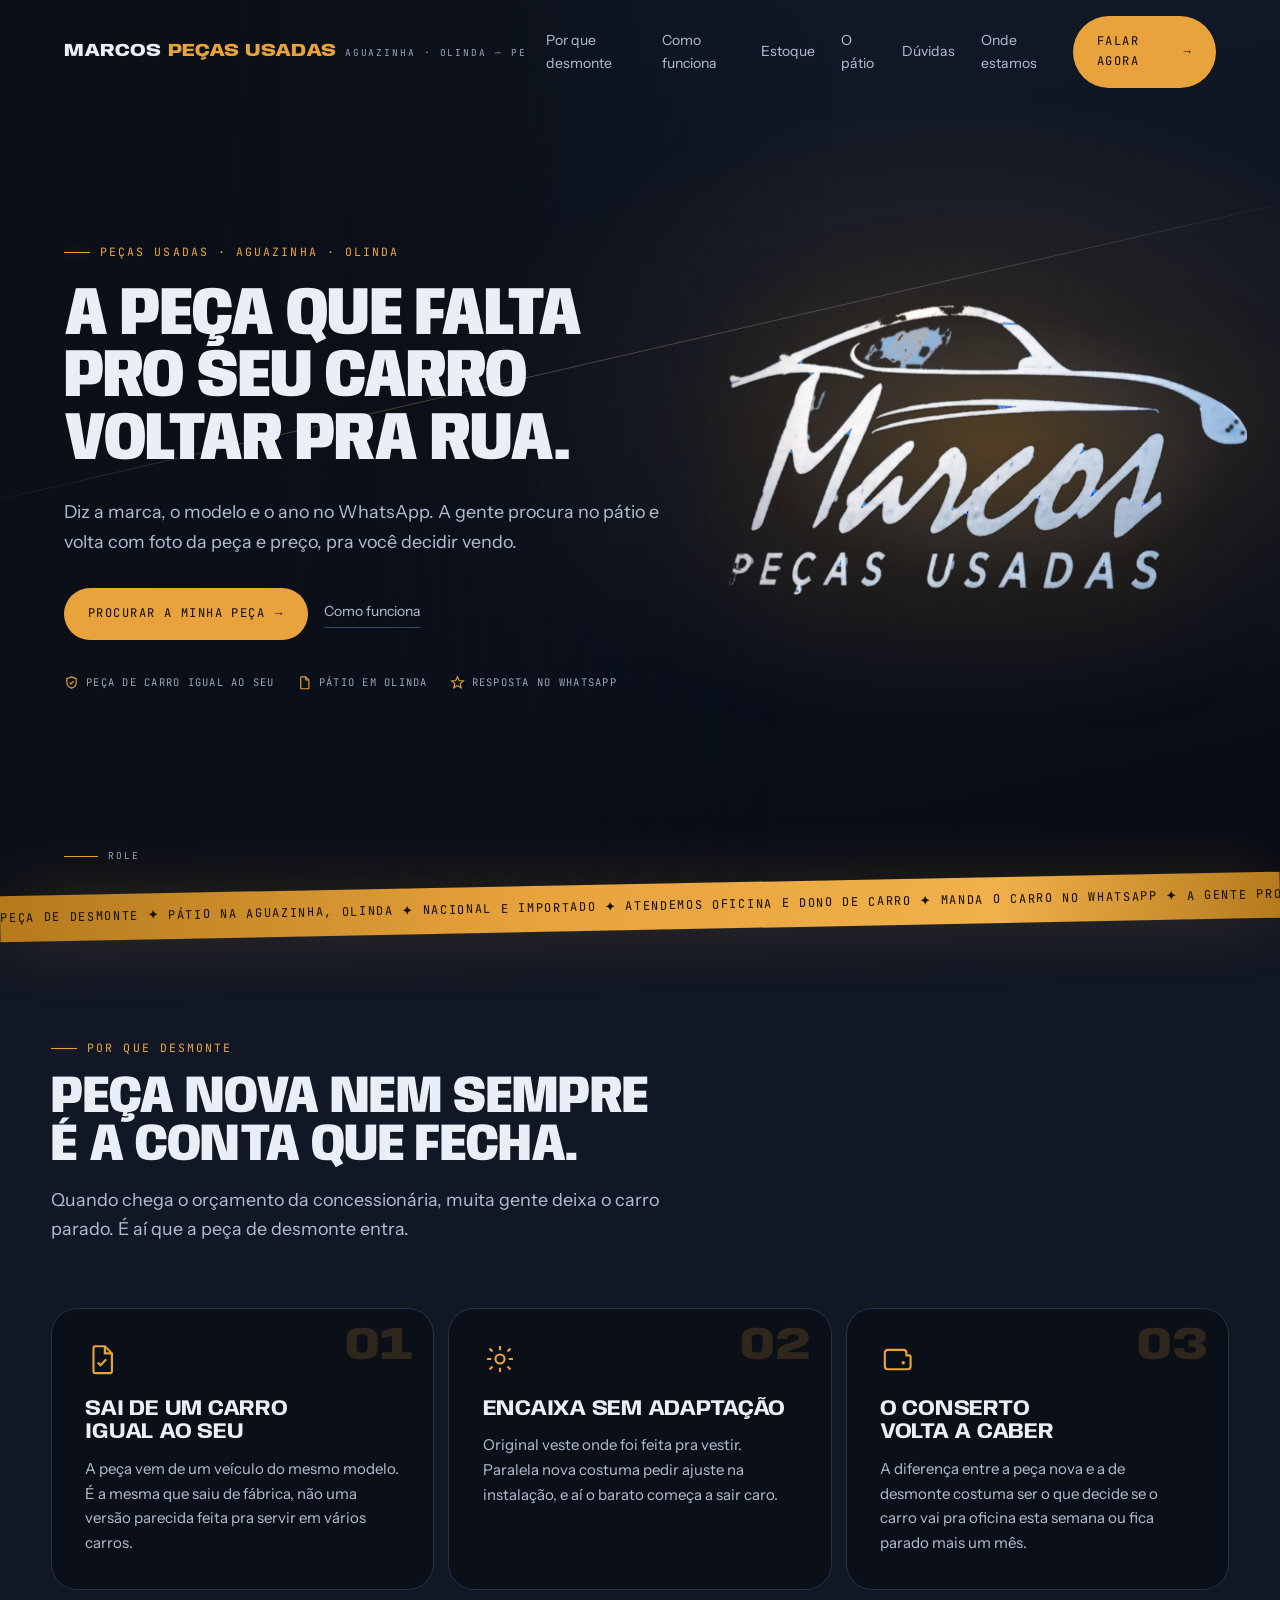
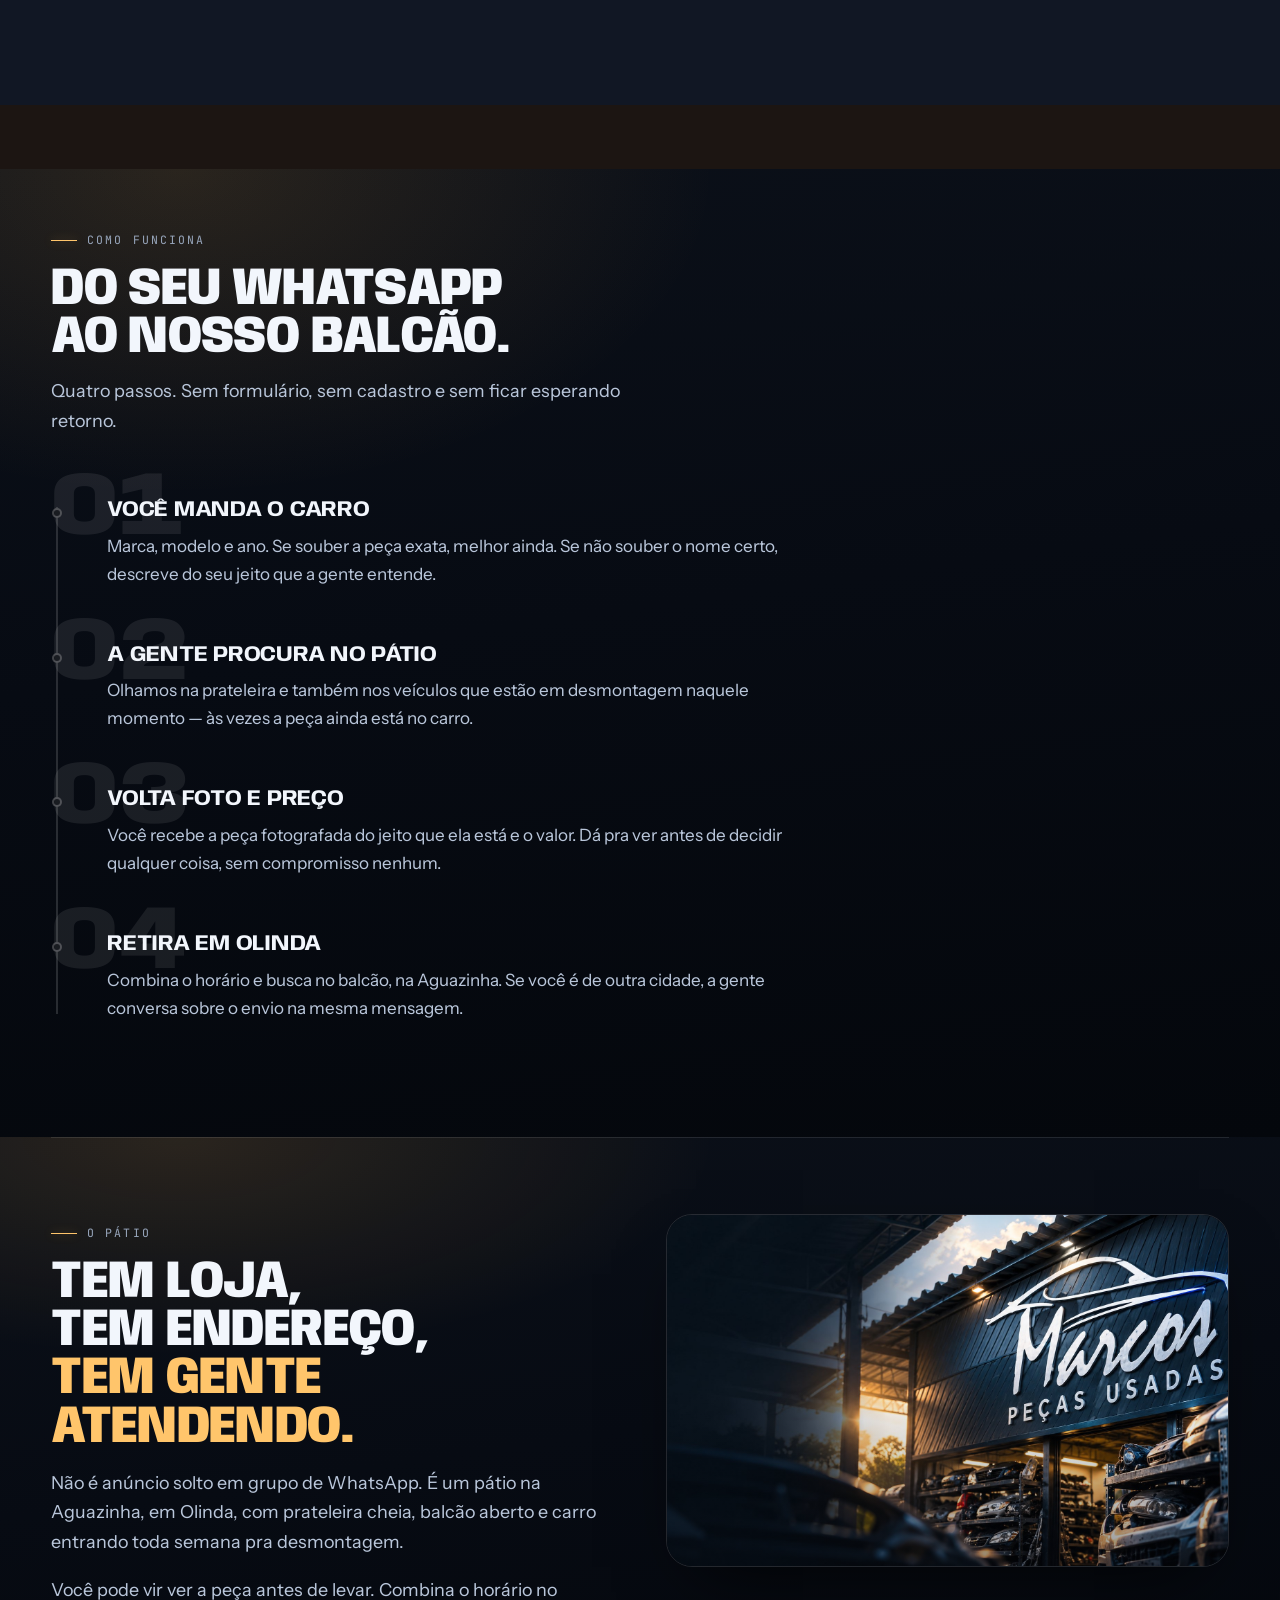
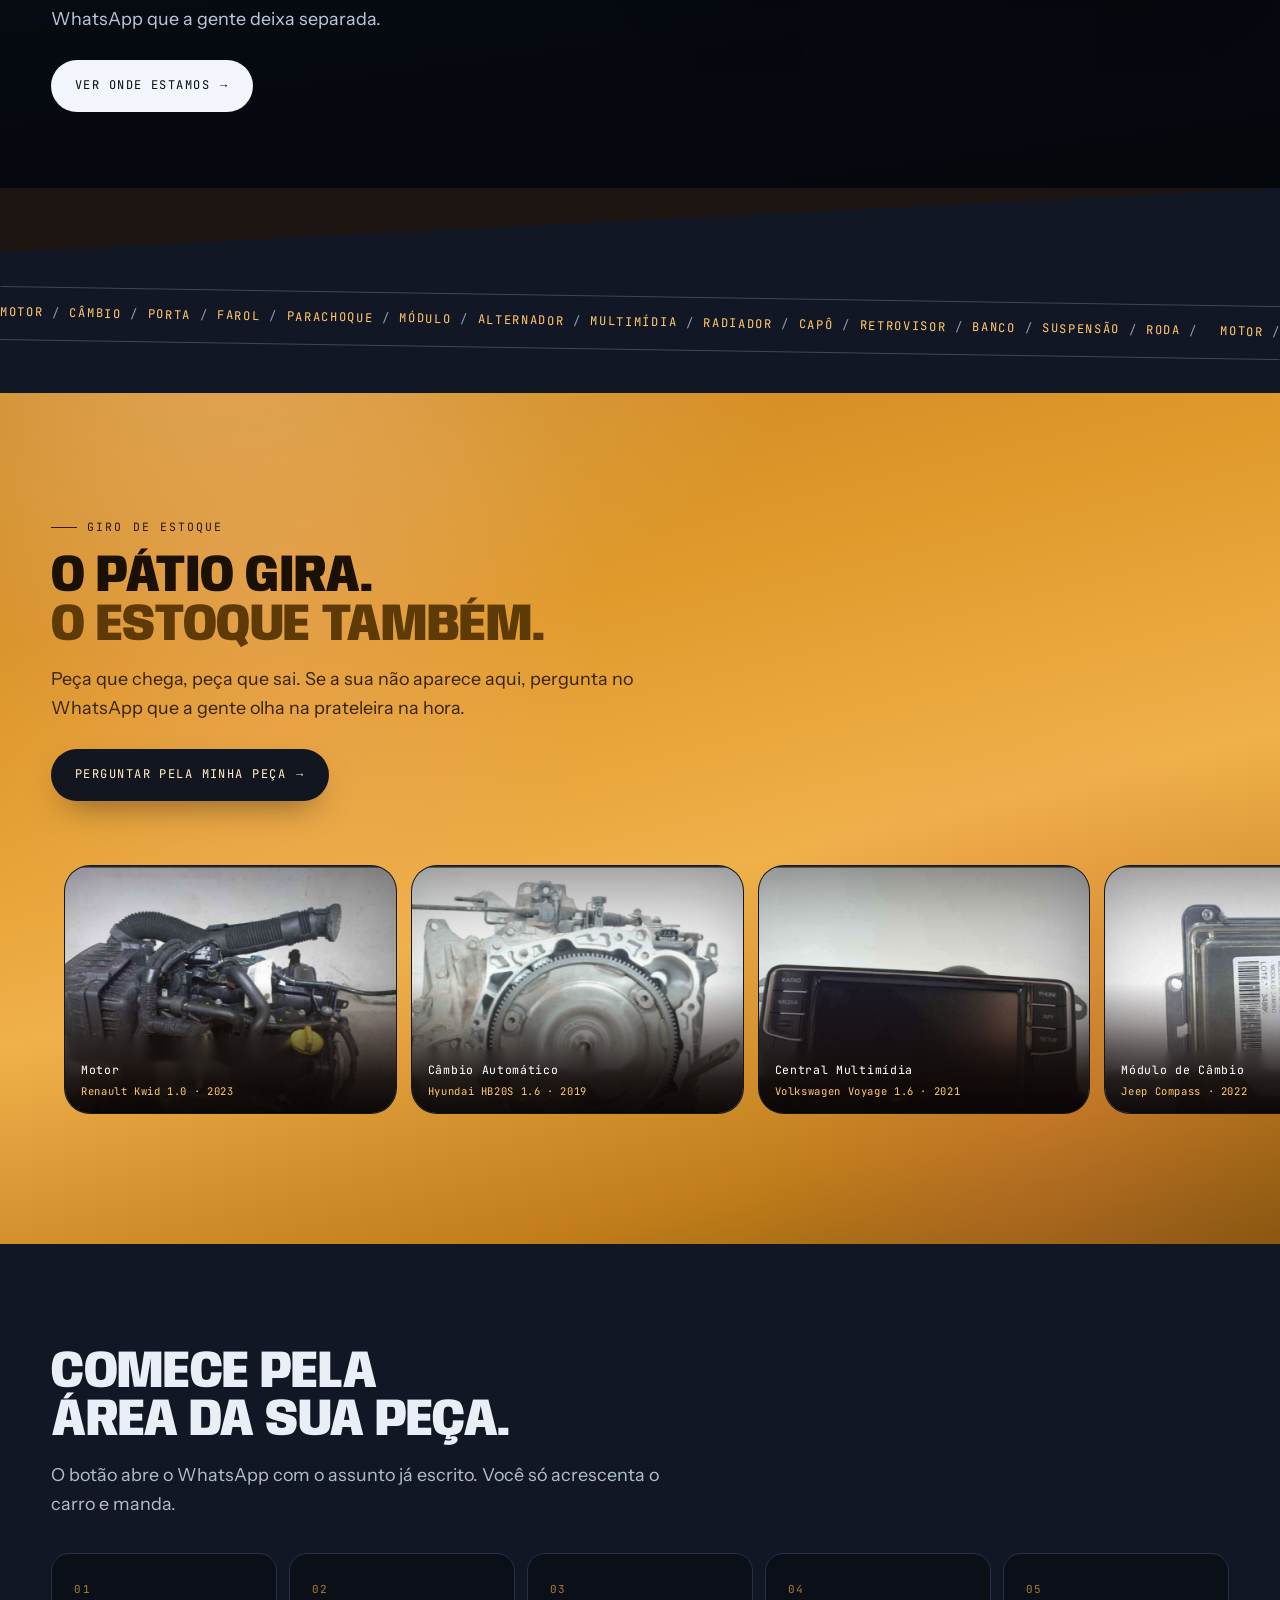
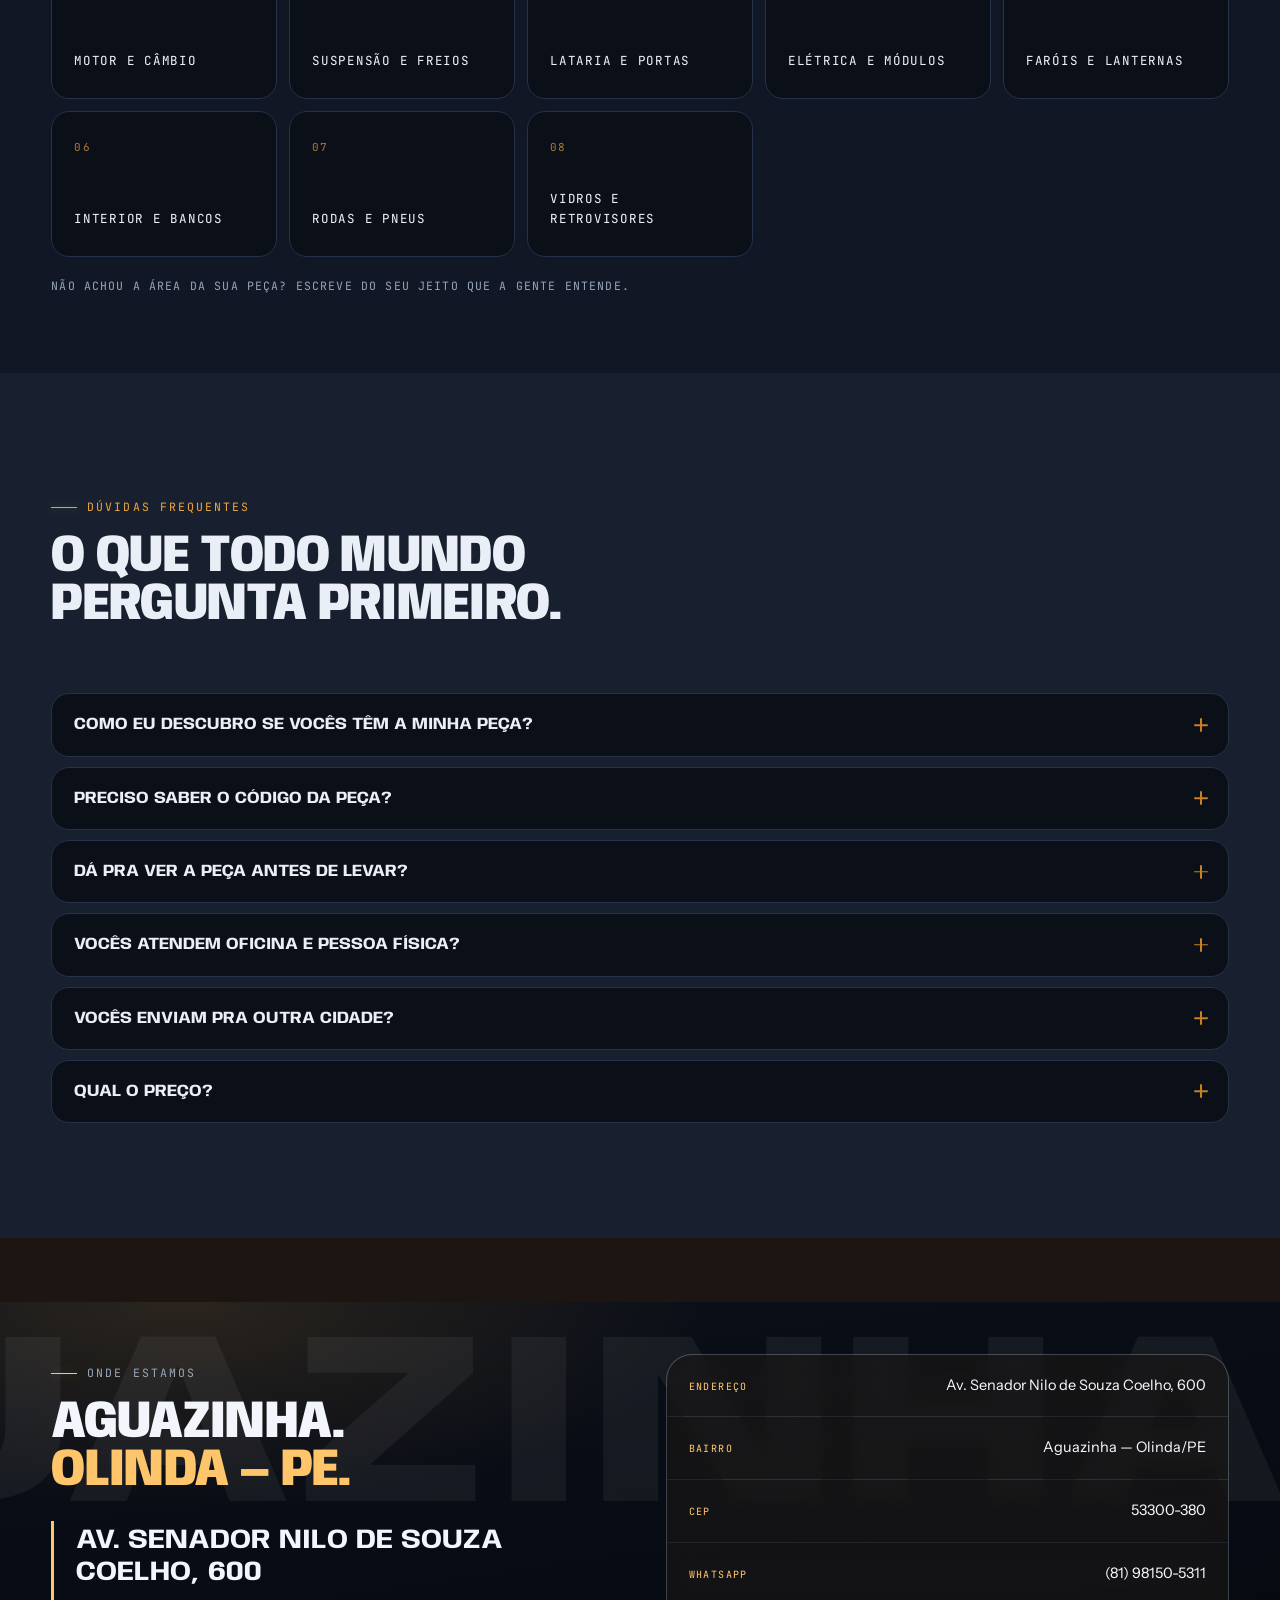
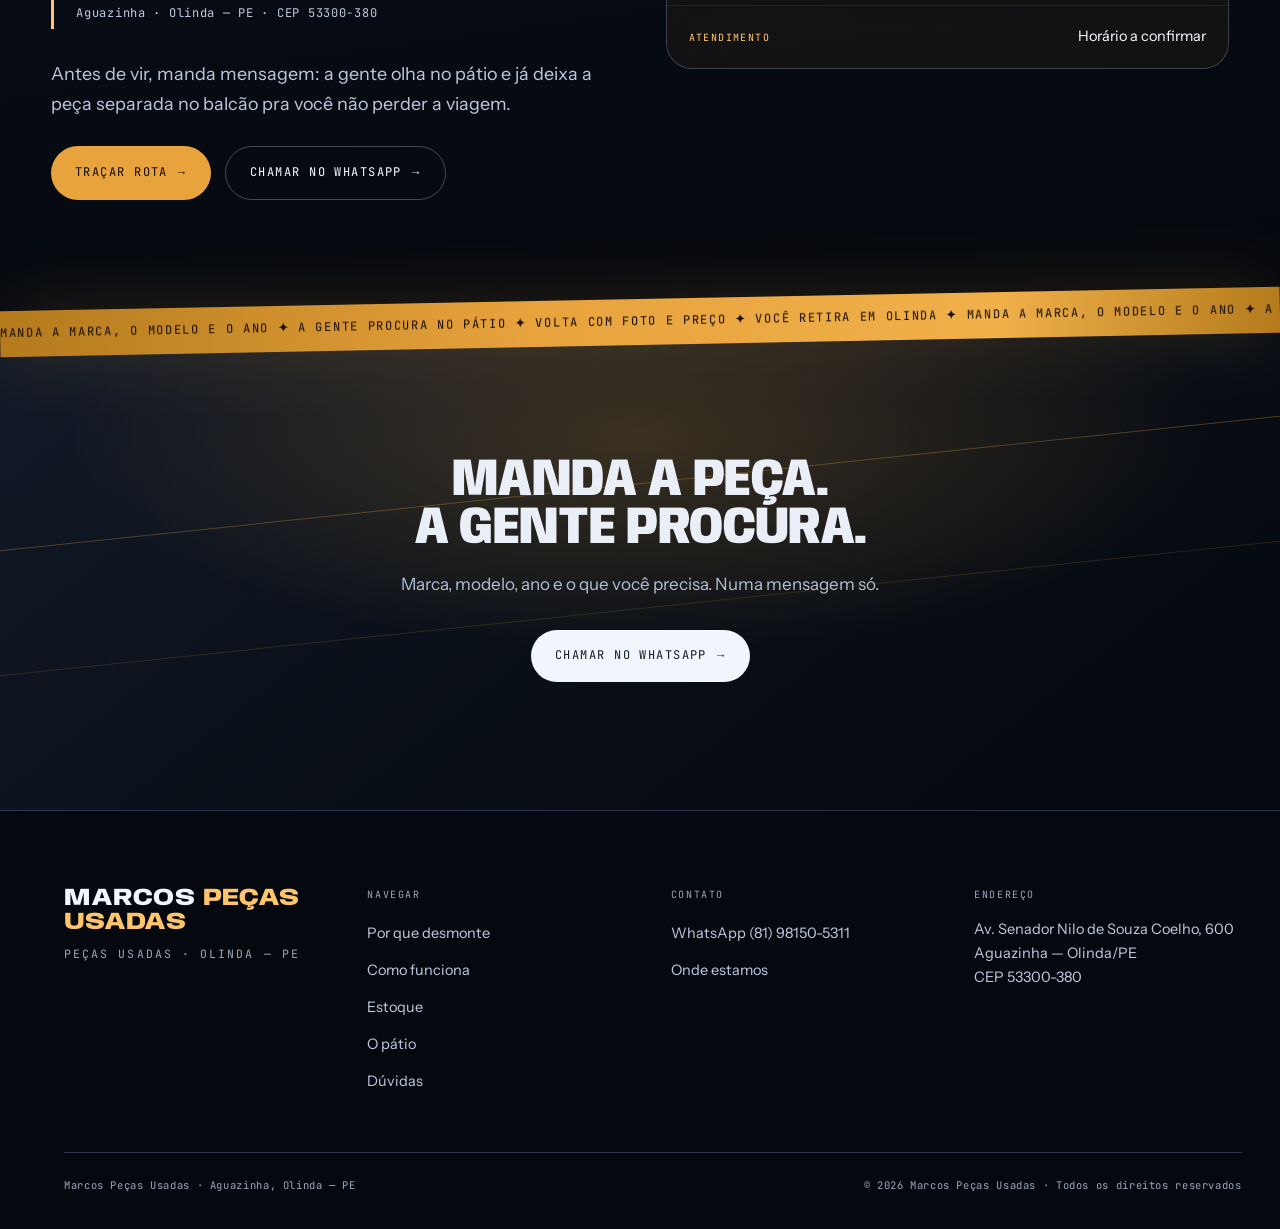
==== index.html @ 0edf89f3 "Add files via upload" ====
<!doctype html>
<html lang="pt-BR">
<head>
<meta charset="utf-8">
<meta name="viewport" content="width=device-width,initial-scale=1,viewport-fit=cover">
<meta name="theme-color" content="#0B0F18">

<title>Marcos Peças Usadas — Peças de Desmonte em Olinda/PE | Pátio na Aguazinha</title>
<meta name="description" content="Peças de desmonte para o seu carro em Olinda, Pernambuco. Pátio na Aguazinha. Mande a marca, o modelo e o ano no WhatsApp que a gente procura e volta com foto e preço.">
<link rel="canonical" href="https://marcospecasusadas.vercel.app/">

<!-- ==========================================================
     COMPARTILHAMENTO (WhatsApp, Facebook, Instagram, LinkedIn)
     ATENÇÃO: og:image PRECISA ser URL absoluta, com https:// e o
     domínio na frente. Com caminho relativo o WhatsApp e o Facebook
     não acham a imagem e o link sai sem capa.
     Hoje aponta para marcospecasusadas.vercel.app. Ao ligar um domínio
     próprio, busque por esse endereço no arquivo e troque em todas as
     ocorrências.
     ========================================================== -->
<meta property="og:type" content="website">
<meta property="og:locale" content="pt_BR">
<meta property="og:site_name" content="Marcos Peças Usadas">
<meta property="og:url" content="https://marcospecasusadas.vercel.app/">
<meta property="og:title" content="Marcos Peças Usadas — Peças de Desmonte em Olinda/PE">
<meta property="og:description" content="Pátio na Aguazinha, em Olinda. Manda a marca, o modelo e o ano no WhatsApp que a gente procura e volta com foto e preço.">
<meta property="og:image" content="https://marcospecasusadas.vercel.app/assets/img/marcos-og.jpg">
<meta property="og:image:secure_url" content="https://marcospecasusadas.vercel.app/assets/img/marcos-og.jpg">
<meta property="og:image:type" content="image/jpeg">
<meta property="og:image:width" content="1200">
<meta property="og:image:height" content="630">
<meta property="og:image:alt" content="Logotipo da Marcos Peças Usadas.">

<!-- Twitter / X -->
<meta name="twitter:card" content="summary_large_image">
<meta name="twitter:title" content="Marcos Peças Usadas — Peças de Desmonte em Olinda/PE">
<meta name="twitter:description" content="Pátio na Aguazinha, em Olinda. Manda a marca, o modelo e o ano no WhatsApp que a gente procura e volta com foto e preço.">
<meta name="twitter:image" content="https://marcospecasusadas.vercel.app/assets/img/marcos-og.jpg">
<meta name="twitter:image:alt" content="Logotipo da Marcos Peças Usadas.">

<link rel="icon" href="assets/img/favicon.png" type="image/png" sizes="96x96">
<link rel="apple-touch-icon" sizes="180x180" href="assets/img/apple-touch-icon.png">

<link rel="preload" as="font" type="font/woff2" href="assets/fonts/anybody-var.woff2" crossorigin>
<link rel="preload" as="font" type="font/woff2" href="assets/fonts/instrument-var.woff2" crossorigin>
<link rel="preload" as="image" href="assets/img/marcos-mark.webp" fetchpriority="high">
<link rel="stylesheet" href="assets/css/styles.css">

<noscript><style>
  .pre{display:none!important}
  body.is-loading{overflow:auto!important}
  body.is-loading .hero__in{opacity:1!important}
  .hero__logo-m,.fade-up,[data-rv]{opacity:1!important;transform:none!important}
  .wa{opacity:1!important;transform:none!important;pointer-events:auto!important}
</style></noscript>
<script>
  setTimeout(function(){
    var b=document.body,p=document.getElementById('pre');
    if(b&&b.classList.contains('is-loading')){
      b.classList.remove('is-loading');
      if(p){p.classList.add('is-done');setTimeout(function(){p.classList.add('is-gone')},1200)}
    }
  },6000);
</script>

<script type="application/ld+json">
{
  "@context":"https://schema.org",
  "@type":"AutoPartsStore",
  "name":"Marcos Peças Usadas",
  "description":"Peças automotivas de desmonte. Pátio na Aguazinha, Olinda, Pernambuco.",
  "telephone":"+5581981505311",
  "url":"https://marcospecasusadas.vercel.app/",
  "image":"https://marcospecasusadas.vercel.app/assets/img/marcos-og.jpg",
  "logo":"https://marcospecasusadas.vercel.app/assets/img/apple-touch-icon.png",
  "address":{
    "@type":"PostalAddress",
    "streetAddress":"Av. Senador Nilo de Souza Coelho, 600",
    "addressLocality":"Olinda",
    "addressRegion":"PE",
    "postalCode":"53300-380",
    "addressCountry":"BR"
  },
  "paymentAccepted":"Pix, Cartão de crédito, Cartão de débito, Dinheiro"
}
</script>
</head>

<body class="is-loading">

<!-- ====================== TELA DE CARREGAMENTO ====================== -->
<div class="pre" id="pre" role="status" aria-live="polite" aria-label="Carregando o site">
  <div class="pre__core">
    <div class="pre__stage" aria-hidden="true">
      <img class="wl-car"   src="assets/img/marcos-mark.webp" alt="" width="980" height="451" fetchpriority="high">
      <img class="wl-word"  src="assets/img/marcos-mark.webp" alt="" width="980" height="451">
      <img class="wl-wr"    src="assets/img/marcos-mark.webp" alt="" width="980" height="451">
      <img class="wl-shine" src="assets/img/marcos-mark.webp" alt="" width="980" height="451">
    </div>
    <div class="pre__bar"><span class="pre__fill"></span></div>
    <div class="pre__meta">
      <span class="pre__msg">Levantando o portão</span>
      <span class="pre__pct">00</span>
    </div>
  </div>
</div>

<span class="progress" id="progress" aria-hidden="true"></span>

<!-- ============================== NAV ============================== -->
<header class="nav" id="nav">
  <a class="brand" href="#top" aria-label="Marcos Peças Usadas — início">
    <span class="brand__name">MARCOS <span class="brand__wr">PEÇAS USADAS</span></span>
    <span class="brand__tag">Aguazinha · Olinda — PE</span>
  </a>

  <nav class="menu" aria-label="Navegação principal">
    <a href="#procedencia">Por que desmonte</a>
    <a href="#como">Como funciona</a>
    <a href="#estoque">Estoque</a>
    <a href="#patio">O pátio</a>
    <a href="#duvidas">Dúvidas</a>
    <a href="#onde">Onde estamos</a>
  </nav>

  <a class="btn btn--primary" href="https://wa.me/5581981505311" data-wa="" data-mag>
    Falar agora <span class="btn__arrow" aria-hidden="true">→</span>
  </a>

  <button class="burger" id="burger" aria-label="Abrir menu" aria-expanded="false" aria-controls="drawer">
    <span></span>
  </button>
</header>

<div class="drawer" id="drawer" aria-hidden="true">
  <a href="#procedencia">Por que desmonte</a>
  <a href="#como">Como funciona</a>
  <a href="#estoque">Estoque</a>
  <a href="#patio">O pátio</a>
  <a href="#duvidas">Dúvidas</a>
  <a href="#onde">Onde estamos</a>
</div>

<main id="top">

<!-- ============================= HERO ============================== -->
<section class="hero" id="hero">
  <div class="hero__art" id="heroArt" aria-hidden="true">
    <img src="assets/img/marcos-logo.webp" alt="" width="1400" height="806" fetchpriority="high">
  </div>
  <span class="hero__grid"  aria-hidden="true"></span>
  <span class="hero__veil"  aria-hidden="true"></span>
  <span class="hero__rule"  aria-hidden="true"></span>
  <span class="hero__beam"  aria-hidden="true"></span>

  <div class="hero__in">
    <div class="hero__col">

      <div class="hero__logo-m">
        <img src="assets/img/marcos-logo.webp" alt="Marcos Peças Usadas" width="1400" height="806">
      </div>

      <p class="mono eyebrow fade-up">Peças usadas · Aguazinha · Olinda</p>

      <h1 class="d1">
        <span class="ln"><span>A peça que falta</span></span>
        <span class="ln"><span>pro seu carro</span></span>
        <span class="ln"><span class="accent">voltar pra rua.</span></span>
      </h1>

      <p class="lead fade-up dl-1">
        Diz a marca, o modelo e o ano no WhatsApp. A gente procura no pátio
        e volta com foto da peça e preço, pra você decidir vendo.
      </p>

      <div class="hero__cta fade-up dl-2" style="margin-top:32px">
        <a class="btn btn--primary" href="https://wa.me/5581981505311"
           data-wa="Olá, Marcos Peças Usadas! Estou procurando uma peça. Meu carro é: " data-mag>
          Procurar a minha peça <span class="btn__arrow" aria-hidden="true">→</span>
        </a>
        <a class="link-u" href="#como">Como funciona</a>
      </div>

      <div class="hero__trust fade-up dl-3">
        <span>
          <svg width="15" height="15" viewBox="0 0 24 24" fill="none" stroke="currentColor" stroke-width="1.8" aria-hidden="true"><path d="M12 3l7.5 3v5.4c0 4.4-3 8.3-7.5 9.6-4.5-1.3-7.5-5.2-7.5-9.6V6z"/><path d="M9 12.2l2.1 2.1L15.3 10"/></svg>
          Peça de carro igual ao seu
        </span>
        <span>
          <svg width="15" height="15" viewBox="0 0 24 24" fill="none" stroke="currentColor" stroke-width="1.8" aria-hidden="true"><path d="M7 3h7l5 5v13a1 1 0 0 1-1 1H7a1 1 0 0 1-1-1V4a1 1 0 0 1 1-1z"/><path d="M14 3v5h5"/></svg>
          Pátio em Olinda
        </span>
        <span>
          <svg width="15" height="15" viewBox="0 0 24 24" fill="none" stroke="currentColor" stroke-width="1.8" aria-hidden="true"><path d="M12 2.6l2.7 6.2 6.7.6-5.1 4.4 1.5 6.6-5.8-3.5-5.8 3.5 1.5-6.6L2.6 9.4l6.7-.6z"/></svg>
          Resposta no WhatsApp
        </span>
      </div>
    </div>
  </div>

  <span class="scroll-cue" aria-hidden="true"><i></i> role</span>
</section>

<!-- ============================ MARQUEE ============================ -->
<a class="marq" href="https://wa.me/5581981505311" data-wa="" aria-label="Falar no WhatsApp">
  <div class="marq__track" id="marqTrack">
    <p>Peça de desmonte ✦ Pátio na Aguazinha, Olinda ✦ Nacional e importado ✦ Atendemos oficina e dono de carro ✦ Manda o carro no WhatsApp ✦ A gente procura na prateleira ✦</p>
  </div>
</a>

<!-- ========================== PROCEDÊNCIA ========================== -->
<section class="section" id="procedencia">
  <div class="shell">
    <div class="head" data-rv>
      <p class="mono eyebrow">Por que desmonte</p>
      <h2 class="d2">Peça nova nem sempre <span class="accent">é a conta que fecha.</span></h2>
      <p class="lead">Quando chega o orçamento da concessionária, muita gente deixa o carro parado. É aí que a peça de desmonte entra.</p>
    </div>

    <div class="grid-3">
      <article class="card" data-rv data-rv-d="1">
        <span class="card__n" aria-hidden="true">01</span>
        <svg class="card__ico" viewBox="0 0 24 24" fill="none" stroke="currentColor" stroke-width="1.5" aria-hidden="true"><path d="M7 3h7l5 5v13a1 1 0 0 1-1 1H7a1 1 0 0 1-1-1V4a1 1 0 0 1 1-1z"/><path d="M14 3v5h5"/><path d="M9 14.4l2 2 4-4.2"/></svg>
        <h3 class="d3">Sai de um carro igual ao seu</h3>
        <p>A peça vem de um veículo do mesmo modelo. É a mesma que saiu de fábrica, não uma versão parecida feita pra servir em vários carros.</p>
      </article>

      <article class="card" data-rv data-rv-d="2">
        <span class="card__n" aria-hidden="true">02</span>
        <svg class="card__ico" viewBox="0 0 24 24" fill="none" stroke="currentColor" stroke-width="1.5" aria-hidden="true"><circle cx="12" cy="12" r="3.2"/><path d="M12 2.8v3M12 18.2v3M4.6 4.6l2.1 2.1M17.3 17.3l2.1 2.1M2.8 12h3M18.2 12h3M4.6 19.4l2.1-2.1M17.3 6.7l2.1-2.1"/></svg>
        <h3 class="d3">Encaixa sem adaptação</h3>
        <p>Original veste onde foi feita pra vestir. Paralela nova costuma pedir ajuste na instalação, e aí o barato começa a sair caro.</p>
      </article>

      <article class="card" data-rv data-rv-d="3">
        <span class="card__n" aria-hidden="true">03</span>
        <svg class="card__ico" viewBox="0 0 24 24" fill="none" stroke="currentColor" stroke-width="1.5" aria-hidden="true"><path d="M3.4 7.6a2 2 0 0 1 2-2h11.2a2 2 0 0 1 2 2v1.8h2a1 1 0 0 1 1 1v6.8a2 2 0 0 1-2 2H5.4a2 2 0 0 1-2-2z"/><circle cx="16.4" cy="14.6" r="1.2" fill="currentColor" stroke="none"/></svg>
        <h3 class="d3">O conserto volta a caber</h3>
        <p>A diferença entre a peça nova e a de desmonte costuma ser o que decide se o carro vai pra oficina esta semana ou fica parado mais um mês.</p>
      </article>
    </div>
  </div>
</section>

<div class="wedge wedge--slab" aria-hidden="true"></div>

<!-- ========================= COMO FUNCIONA ========================= -->
<section class="section slab" id="como" style="padding-top:clamp(40px,4vw,60px)">
  <div class="shell">
    <div class="head" data-rv>
      <p class="mono eyebrow">Como funciona</p>
      <h2 class="d2">Do seu WhatsApp<br>ao nosso balcão.</h2>
      <p class="lead">Quatro passos. Sem formulário, sem cadastro e sem ficar esperando retorno.</p>
    </div>

    <div class="steps" id="steps">
      <span class="steps__rail" aria-hidden="true"><span class="steps__fill"></span></span>

      <article class="step" data-rv>
        <span class="step__n" aria-hidden="true">01</span>
        <h3 class="d3">Você manda o carro</h3>
        <p>Marca, modelo e ano. Se souber a peça exata, melhor ainda. Se não souber o nome certo, descreve do seu jeito que a gente entende.</p>
      </article>

      <article class="step" data-rv>
        <span class="step__n" aria-hidden="true">02</span>
        <h3 class="d3">A gente procura no pátio</h3>
        <p>Olhamos na prateleira e também nos veículos que estão em desmontagem naquele momento — às vezes a peça ainda está no carro.</p>
      </article>

      <article class="step" data-rv>
        <span class="step__n" aria-hidden="true">03</span>
        <h3 class="d3">Volta foto e preço</h3>
        <p>Você recebe a peça fotografada do jeito que ela está e o valor. Dá pra ver antes de decidir qualquer coisa, sem compromisso nenhum.</p>
      </article>

      <article class="step" data-rv>
        <span class="step__n" aria-hidden="true">04</span>
        <h3 class="d3">Retira em Olinda</h3>
        <p>Combina o horário e busca no balcão, na Aguazinha. Se você é de outra cidade, a gente conversa sobre o envio na mesma mensagem.</p>
      </article>
    </div>
  </div>
</section>

<!-- =========================== AVALIAÇÕES ========================== -->
<section class="section--tight slab" id="patio" style="padding-top:0">
  <div class="shell">
    <div style="border-top:1px solid rgba(255,255,255,.1);padding-top:clamp(48px,6vw,76px)"></div>

    <div class="pay">
      <div data-rv>
        <p class="mono eyebrow">O pátio</p>
        <h2 class="d2" style="margin:16px 0 16px">Tem loja, tem endereço,<br><span class="accent">tem gente atendendo.</span></h2>
        <p class="lead">
          Não é anúncio solto em grupo de WhatsApp. É um pátio na Aguazinha,
          em Olinda, com prateleira cheia, balcão aberto e carro entrando
          toda semana pra desmontagem.
        </p>
        <p class="lead" style="margin-top:18px">
          Você pode vir ver a peça antes de levar. Combina o horário no
          WhatsApp que a gente deixa separada.
        </p>
        <a class="btn btn--light" href="#onde" style="margin-top:26px" data-mag>
          Ver onde estamos <span class="btn__arrow" aria-hidden="true">→</span>
        </a>
      </div>

      <div data-rv data-rv-d="2">
        <figure class="fachada">
          <img src="assets/img/fachada.jpg"
               alt="Fachada da Marcos Peças Usadas em Olinda, com prateleiras de peças ao fundo"
               width="1800" height="1013" loading="lazy" decoding="async">
        </figure>
      </div>
    </div>
  </div>
</section>

<div class="wedge wedge--slab wedge--out" aria-hidden="true"></div>

<div class="marq-band">
<a class="marq marq--ghost" href="https://wa.me/5581981505311" data-wa="" aria-label="Falar no WhatsApp">
  <div class="marq__track" id="marqTrack2">
    <p><b>Motor</b> <span class="sep">/</span> <b>Câmbio</b> <span class="sep">/</span> <b>Porta</b> <span class="sep">/</span> <b>Farol</b> <span class="sep">/</span> <b>Parachoque</b> <span class="sep">/</span> <b>Módulo</b> <span class="sep">/</span> <b>Alternador</b> <span class="sep">/</span> <b>Multimídia</b> <span class="sep">/</span> <b>Radiador</b> <span class="sep">/</span> <b>Capô</b> <span class="sep">/</span> <b>Retrovisor</b> <span class="sep">/</span> <b>Banco</b> <span class="sep">/</span> <b>Suspensão</b> <span class="sep">/</span> <b>Roda</b> <span class="sep">/</span> </p>
  </div>
</a>
</div>

<!-- ============================ ESTOQUE ============================ -->
<section class="section stock blaze" id="estoque">
  <div class="shell">
    <div class="head" data-rv style="max-width:70ch">
      <p class="mono eyebrow">Giro de estoque</p>
      <h2 class="d2">O pátio gira.<br><span class="accent">O estoque também.</span></h2>
      <p class="lead">Peça que chega, peça que sai. Se a sua não aparece aqui, pergunta no WhatsApp que a gente olha na prateleira na hora.</p>
      <a class="btn btn--primary" href="https://wa.me/5581981505311" style="margin-top:26px"
         data-wa="Olá, Marcos Peças Usadas! Não vi a peça que preciso no site. Meu carro é: " data-mag>
        Perguntar pela minha peça <span class="btn__arrow" aria-hidden="true">→</span>
      </a>
    </div>
  </div>

  <div class="rail">
    <div class="rail__track" id="rail"></div>
  </div>
</section>

<!-- ========================== CATEGORIAS =========================== -->
<section class="section--tight" style="padding-top:clamp(64px,7vw,96px)">
  <div class="shell">
    <div class="head" data-rv style="margin-bottom:34px">
      <h2 class="d2">Comece pela área da sua peça.</h2>
      <p class="lead">O botão abre o WhatsApp com o assunto já escrito. Você só acrescenta o carro e manda.</p>
    </div>
    <div class="cats" id="cats" data-rv></div>
    <p class="mono" style="color:var(--dim);margin-top:20px;letter-spacing:.1em">
      Não achou a área da sua peça? Escreve do seu jeito que a gente entende.
    </p>
  </div>
</section>

<!-- ============================ DÚVIDAS ============================ -->
<section class="section" id="duvidas" style="background:var(--bone-2)">
  <div class="shell">
    <div class="head" data-rv>
      <p class="mono eyebrow">Dúvidas frequentes</p>
      <h2 class="d2">O que todo mundo<br>pergunta primeiro.</h2>
    </div>

    <div class="faq" data-rv>
      <details>
        <summary>Como eu descubro se vocês têm a minha peça?</summary>
        <div class="faq__a"><p>Manda a marca, o modelo e o ano no WhatsApp junto com o que você precisa. A gente olha na prateleira e nos carros que estão em desmontagem e te responde — inclusive quando a resposta é que não temos.</p></div>
      </details>
      <details>
        <summary>Preciso saber o código da peça?</summary>
        <div class="faq__a"><p>Não precisa. A gente chega na peça pelo modelo do carro. O código ajuda quando existe mais de uma versão da mesma peça no mesmo ano, mas isso dá pra identificar conversando.</p></div>
      </details>
      <details>
        <summary>Dá pra ver a peça antes de levar?</summary>
        <div class="faq__a"><p>Dá. Estamos na Av. Senador Nilo de Souza Coelho, 600, na Aguazinha, em Olinda. Combina antes no WhatsApp pra gente já deixar a peça separada quando você chegar.</p></div>
      </details>
      <details>
        <summary>Vocês atendem oficina e pessoa física?</summary>
        <div class="faq__a"><p>Os dois. Boa parte do movimento vem de oficina da região, mas quem aparece uma vez pra resolver um problema no próprio carro é atendido igual.</p></div>
      </details>
      <details>
        <summary>Vocês enviam pra outra cidade?</summary>
        <div class="faq__a"><p>Depende do tamanho e do peso da peça e de pra onde vai. Pergunta na mesma mensagem que a gente te diz como dá pra fazer e quanto fica.</p></div>
      </details>
      <details>
        <summary>Qual o preço?</summary>
        <div class="faq__a"><p>Varia com a peça, o carro e o estado dela. Por isso o preço vai junto com a foto na resposta, em vez de uma tabela no site que nunca bate com a realidade do pátio.</p></div>
      </details>
    </div>
  </div>
</section>

<div class="wedge wedge--slab" aria-hidden="true"></div>

<!-- =========================== ONDE ESTAMOS ======================== -->
<section class="section where slab" id="onde" style="padding-top:clamp(40px,4vw,60px)">
  <span class="where__ghost" aria-hidden="true">Aguazinha</span>
  <div class="shell where__in">
    <div data-rv>
      <p class="mono eyebrow">Onde estamos</p>
      <h2 class="d2" style="margin:16px 0 0">Aguazinha.<br><span class="accent">Olinda — PE.</span></h2>

      <div class="addr">
        <b>Av. Senador Nilo de Souza Coelho, 600</b>
        <span>Aguazinha · Olinda — PE · CEP 53300-380</span>
      </div>

      <p class="lead" style="margin-bottom:28px">
        Antes de vir, manda mensagem: a gente olha no pátio e já deixa a
        peça separada no balcão pra você não perder a viagem.
      </p>

      <div style="display:flex;flex-wrap:wrap;gap:14px">
        <a class="btn btn--primary" href="https://www.google.com/maps/search/?api=1&amp;query=Av.+Dep.+Cant%C3%ADdio+Sampaio%2C+6093+-+Vila+Souza%2C+S%C3%A3o+Paulo+-+SP%2C+53300-380" target="_blank" rel="noopener" data-mag>
          Traçar rota <span class="btn__arrow" aria-hidden="true">→</span>
        </a>
        <a class="btn btn--ghost" href="https://wa.me/5581981505311"
           data-wa="Olá, Marcos Peças Usadas! Queria saber o horário de atendimento." data-mag>
          Chamar no WhatsApp <span class="btn__arrow" aria-hidden="true">→</span>
        </a>
      </div>
    </div>

    <div data-rv data-rv-d="1">
      <dl class="facts facts--dark">
        <div class="fact"><dt>Endereço</dt><dd>Av. Senador Nilo de Souza Coelho, 600</dd></div>
        <div class="fact"><dt>Bairro</dt><dd>Aguazinha — Olinda/PE</dd></div>
        <div class="fact"><dt>CEP</dt><dd>53300-380</dd></div>
        <div class="fact"><dt>WhatsApp</dt><dd>(81) 98150-5311</dd></div>
        <div class="fact"><dt>Atendimento</dt><dd>Horário a confirmar</dd></div>
      </dl>
    </div>
  </div>
</section>

<a class="marq" href="https://wa.me/5581981505311" data-wa="" aria-label="Falar no WhatsApp">
  <div class="marq__track" id="marqTrack3">
    <p>Manda a marca, o modelo e o ano ✦ A gente procura no pátio ✦ Volta com foto e preço ✦ Você retira em Olinda ✦ Manda a marca, o modelo e o ano ✦ A gente procura no pátio ✦ Volta com foto e preço ✦ Você retira em Olinda ✦</p>
  </div>
</a>

<!-- ========================== CHAMADA FINAL ======================== -->
<section class="cta">
  <div class="shell cta__in">
    <h2 class="d2" data-rv>Manda a peça.<br>A gente procura.</h2>
    <p data-rv data-rv-d="1">Marca, modelo, ano e o que você precisa. Numa mensagem só.</p>
    <a class="btn btn--light" href="https://wa.me/5581981505311" data-rv data-rv-d="2"
       data-wa="Olá, Marcos Peças Usadas! Estou procurando uma peça. Meu carro é: " data-mag>
      Chamar no WhatsApp <span class="btn__arrow" aria-hidden="true">→</span>
    </a>
  </div>
</section>

</main>

<!-- ============================= RODAPÉ ============================ -->
<footer class="foot">
  <div class="foot__grid">
    <div>
      <p class="brand__name" style="font-size:24px;margin-bottom:10px">
        MARCOS <span class="brand__wr">PEÇAS USADAS</span>
      </p>
      <p class="mono" style="color:var(--on-dark-dim)">Peças usadas · Olinda — PE</p>
    </div>

    <div>
      <h4>Navegar</h4>
      <ul>
        <li><a href="#procedencia">Por que desmonte</a></li>
        <li><a href="#como">Como funciona</a></li>
        <li><a href="#estoque">Estoque</a></li>
        <li><a href="#patio">O pátio</a></li>
        <li><a href="#duvidas">Dúvidas</a></li>
      </ul>
    </div>

    <div>
      <h4>Contato</h4>
      <ul>
        <li><a href="https://wa.me/5581981505311" data-wa="">WhatsApp (81) 98150-5311</a></li>
        <li><a href="#onde">Onde estamos</a></li>
      </ul>
    </div>

    <div>
      <h4>Endereço</h4>
      <p style="color:var(--on-dark-2);font-size:14.5px">
        Av. Senador Nilo de Souza Coelho, 600<br>Aguazinha — Olinda/PE<br>CEP 53300-380
      </p>
    </div>
  </div>

  <div class="foot__legal">
    <span>Marcos Peças Usadas · Aguazinha, Olinda — PE</span>
    <span>© <span id="year">2026</span> Marcos Peças Usadas · Todos os direitos reservados</span>
  </div>
</footer>

<a class="wa" id="wa" href="https://wa.me/5581981505311" data-wa="" aria-label="Chamar no WhatsApp">
  <svg width="27" height="27" viewBox="0 0 24 24" fill="currentColor" aria-hidden="true"><path d="M12 2a10 10 0 0 0-8.6 15L2 22l5.2-1.4A10 10 0 1 0 12 2zm0 18a8 8 0 0 1-4.1-1.1l-.3-.2-3.1.8.8-3-.2-.3A8 8 0 1 1 12 20zm4.4-5.9c-.2-.1-1.4-.7-1.6-.8-.2-.1-.4-.1-.5.1-.2.2-.6.8-.8 1-.1.2-.3.2-.5.1-1.4-.7-2.3-1.3-3.2-2.8-.2-.4.2-.3.6-1.1.1-.1 0-.3 0-.4-.1-.1-.5-1.3-.7-1.8-.2-.4-.4-.4-.5-.4h-.5c-.2 0-.4.1-.6.3-.2.2-.8.8-.8 1.9s.8 2.2.9 2.4c.1.2 1.6 2.5 3.9 3.4 1.9.8 2.3.6 2.7.6.4 0 1.4-.6 1.6-1.1.2-.5.2-1 .1-1.1 0-.1-.2-.2-.4-.3z"/></svg>
</a>

<script src="assets/js/main.js" defer></script>
</body>
</html>
---- assets/css/styles.css ----
/* ==========================================================================
   MARCOS PEÇAS USADAS — Aguazinha, Olinda/PE
   ========================================================================== */

/* ---------- Fontes (locais: sem CDN, sem piscar) ---------- */
@font-face{
  font-family:"Anybody";src:url("../fonts/anybody-var.woff2") format("woff2-variations");
  font-weight:100 900;font-stretch:50% 150%;font-display:swap;
}
@font-face{
  font-family:"Instrument";src:url("../fonts/instrument-var.woff2") format("woff2-variations");
  font-weight:400 700;font-display:swap;
}
@font-face{
  font-family:"JetBrains";src:url("../fonts/jetbrains-var.woff2") format("woff2-variations");
  font-weight:400 700;font-display:swap;
}

/* ---------- Tokens ---------- */
:root{
  /* base escura — o preto azulado da fachada */
  --paper:#0B0F18;
  --bone:#111724;
  --bone-2:#18202F;
  --bone-3:#1F2838;
  --line:#26314A;
  --line-hi:#3A4761;

  /* as seções de contraste, ainda mais fundas */
  --slab:#05080E;
  --slab-2:#0B1019;
  --slab-3:#141C2A;
  --slab-line:#2A3650;

  /* âmbar — a luz de fim de tarde no pátio */
  --red:#E8A33D;
  --red-hi:#FFC56B;
  --red-deep:#9A5F10;
  --red-ink:#5E3A07;
  --red-glow:rgba(232,163,61,.45);

  /* prata do letreiro */
  --steel:#C7D2E2;
  --steel-dk:#8C9BB3;

  /* texto sobre o escuro */
  --text:#EAEFF7;
  --text-2:#AEBBCE;
  --dim:#93A1B6;

  /* texto sobre as faixas âmbar (que são claras) */
  --on-dark:#F2F6FC;
  --on-dark-2:#B9C6DA;
  --on-dark-dim:#95A3B8;

  --r-xs:8px; --r-sm:12px; --r:18px; --r-lg:26px; --r-xl:34px; --r-pill:999px;

  --shell:min(1280px,92vw);
  --gut:clamp(20px,5vw,72px);

  --ease:cubic-bezier(.16,1,.3,1);
  --ease-io:cubic-bezier(.65,0,.35,1);

  --fd:"Anybody",system-ui,sans-serif;
  --fb:"Instrument",system-ui,sans-serif;
  --fm:"JetBrains",ui-monospace,monospace;

  color-scheme:dark;
}

/* ---------- Reset ---------- */
*,*::before,*::after{box-sizing:border-box}
*{margin:0;padding:0}
html{-webkit-text-size-adjust:100%}
html:focus-within{scroll-behavior:smooth}
body{
  background:var(--bone);
  color:var(--text);
  font-family:var(--fb);
  font-size:clamp(15px,.45vw + 14px,17px);
  line-height:1.65;
  font-variation-settings:"wght" 420;
  -webkit-font-smoothing:antialiased;
  text-rendering:optimizeLegibility;
  overflow-x:hidden;
}
img,svg{display:block;max-width:100%}
img{height:auto}
a{color:inherit;text-decoration:none}
button{font:inherit;color:inherit;background:none;border:0;cursor:pointer}
ul{list-style:none}
::selection{background:var(--red);color:#fff}

:focus-visible{
  outline:2px solid var(--red);
  outline-offset:3px;
  border-radius:2px;
}

/* scrollbar */
::-webkit-scrollbar{width:10px;height:10px}
::-webkit-scrollbar-track{background:var(--bone-2)}
::-webkit-scrollbar-thumb{background:var(--line-hi);border-radius:99px}
::-webkit-scrollbar-thumb:hover{background:var(--red)}

/* ---------- Tipografia ---------- */
.d1,.d2,.d3{
  font-family:var(--fd);
  font-variation-settings:"wdth" 88,"wght" 850;
  text-transform:uppercase;
  line-height:.92;
  letter-spacing:-.012em;
  text-wrap:balance;
}
.d1{font-size:clamp(2.3rem,5.3vw,4.7rem);font-variation-settings:"wdth" 84,"wght" 880}
.d2{font-size:clamp(1.8rem,4.1vw,3.35rem)}
.d3{font-size:clamp(1.15rem,1.7vw,1.5rem);font-variation-settings:"wdth" 108,"wght" 700;line-height:1.08}

.mono{
  font-family:var(--fm);
  font-size:clamp(10px,.9vw,11.5px);
  letter-spacing:.18em;
  text-transform:uppercase;
  font-weight:500;
}
.eyebrow{color:var(--red);display:inline-flex;align-items:center;gap:10px}
.eyebrow::before{
  content:"";width:26px;height:1px;background:var(--red);
  box-shadow:0 0 10px var(--red-glow);flex:none;
}
.lead{font-size:clamp(1rem,.35vw + .95rem,1.12rem);color:var(--text-2);max-width:56ch}

.blue{color:var(--red)}
.chrome-text{
  background:linear-gradient(176deg,#FFE9C4 6%,#E8A33D 34%,#8A5A12 62%,#FFD79A 90%);
  -webkit-background-clip:text;background-clip:text;color:transparent;
}

/* ---------- Layout ---------- */
.shell{width:var(--shell);margin-inline:auto}
.section{padding-block:clamp(72px,9vw,132px)}
/* âncoras do menu não podem parar atrás da nav fixa */
section[id],div[id]{scroll-margin-top:clamp(76px,8vw,104px)}
.section--tight{padding-block:clamp(56px,6vw,92px)}
.head{max-width:58ch;margin-bottom:clamp(40px,5vw,64px)}
.head .d2{margin:16px 0 14px}

/* seção grafite — o contraste escuro no meio do claro */
.slab{
  position:relative;overflow:hidden;
  background:
    radial-gradient(ellipse 70% 56% at 14% 0%,rgba(232,163,61,.14),transparent 60%),
    linear-gradient(172deg,#0B1019 0%,#070B13 46%,#04070C 100%);
  color:var(--on-dark);
}
.slab .lead,.slab .dim{color:var(--on-dark-2)}
.slab .eyebrow{color:var(--red-hi)}
.slab .eyebrow::before{background:var(--red-hi);box-shadow:0 0 10px var(--red-glow)}
.slab .accent{color:var(--red-hi)}
.slab .card,.slab .cat{background:rgba(255,255,255,.045);border-color:rgba(255,255,255,.1)}
.slab .card:hover,.slab .cat:hover{background:rgba(255,255,255,.075);border-color:rgba(255,255,255,.18)}
.slab .card p,.slab .cat{color:var(--on-dark-2)}

/* seção vermelha — o "haze" da WR */
.blaze{
  position:relative;overflow:hidden;
  background:
    radial-gradient(ellipse 76% 58% at 16% -4%,rgba(255,221,160,.34),transparent 60%),
    radial-gradient(ellipse 62% 54% at 94% 98%,rgba(120,80,20,.26),transparent 58%),
    linear-gradient(166deg,#C8821F 0%,#E09A2C 30%,#F0B04A 56%,#C07D1A 84%,#8E580F 100%);
  color:#1A1004;
}
.blaze::before{
  content:"";position:absolute;inset:-30% -10%;pointer-events:none;
  background:
    radial-gradient(ellipse 36% 46% at 26% 36%,rgba(255,190,180,.20),transparent 60%),
    radial-gradient(ellipse 32% 42% at 76% 68%,rgba(255,120,110,.18),transparent 60%);
  animation:blazeDrift 22s var(--ease-io) infinite alternate;
}
@keyframes blazeDrift{from{transform:translate3d(-2.5%,-1.5%,0) scale(1)}to{transform:translate3d(2.5%,2%,0) scale(1.07)}}
.blaze > *{position:relative;z-index:1}
.blaze .lead,.blaze .dim{color:#3A2607}
.blaze .eyebrow{color:#2E1D05}
.blaze .eyebrow::before{background:#2E1D05;box-shadow:0 0 10px rgba(46,29,5,.45)}
.blaze .accent{color:#4A2E06}
.blaze .card,.blaze .cat{background:rgba(58,4,8,.3);border-color:rgba(255,255,255,.18)}
.blaze .pc{background:rgba(58,4,8,.38);border-color:rgba(255,255,255,.22)}
.blaze .addr{border-left-color:#5E3A07}
.blaze .addr span{color:#3A2607}
.blaze .where__ghost{color:#fff;opacity:.09}
.blaze .btn--primary{--bg:#12161F;--fg:#FFE9C4;background:#12161F;color:#FFE9C4;border-color:#12161F;
  box-shadow:0 14px 34px -14px rgba(0,0,0,.55)}
.blaze .btn--primary:hover{background:#05080E;color:#fff;box-shadow:0 16px 42px -12px rgba(0,0,0,.65)}
.blaze .mono{color:#4A2E06}

/* ==========================================================================
   PRELOADER — o logo se desenha, traço a traço
   ========================================================================== */
.pre{position:fixed;inset:0;z-index:9999;background:var(--bone);display:grid;place-items:center;overflow:hidden}

/* brilho quente que respira atrás do traço */
.pre::before{
  content:"";position:absolute;width:min(86vw,880px);aspect-ratio:2.2;border-radius:50%;
  background:radial-gradient(ellipse,rgba(232,163,61,.10),rgba(124,138,153,.06) 46%,transparent 72%);
  animation:breathe 3.6s var(--ease-io) infinite;
}
@keyframes breathe{0%,100%{transform:scale(.92);opacity:.6}50%{transform:scale(1.05);opacity:1}}

.pre__core{position:relative;z-index:2;display:grid;justify-items:center;gap:clamp(30px,4.5vw,46px);padding:24px;width:min(92vw,620px)}

/* palco: a mesma imagem em camadas, cada uma revelada como um risco */
.pre__stage{position:relative;width:min(88vw,540px);aspect-ratio:1096/400}
.pre__stage img{
  position:absolute;inset:0;width:100%;height:100%;object-fit:contain;
  will-change:clip-path,opacity,transform;backface-visibility:hidden;
}

/* 1. a silhueta do carro é riscada da esquerda para a direita */
.wl-car{clip-path:inset(0 100% 52% 0);animation:riscoCarro 1.05s var(--ease-io) .18s forwards}
@keyframes riscoCarro{to{clip-path:inset(0 0 52% 0)}}

/* 2. "Desmonte" é escrito logo atrás */
.wl-word{clip-path:inset(48% 100% 0 0);animation:riscoNome .92s var(--ease-io) .82s forwards}
@keyframes riscoNome{to{clip-path:inset(48% 0 0 0)}}

/* 3. "WR" assina no fim */
/* o logo do Marcos não tem assinatura separada: a camada extra fica fora */
.wl-wr{display:none}
@keyframes assina{to{opacity:1;transform:none}}

/* 4. um brilho corre sobre a arte — só sobre a arte, não no vazio */
.wl-shine{
  filter:brightness(1.9) saturate(.5);
  -webkit-mask-image:linear-gradient(101deg,transparent 40%,#000 49%,#000 51%,transparent 60%);
          mask-image:linear-gradient(101deg,transparent 40%,#000 49%,#000 51%,transparent 60%);
  -webkit-mask-size:280% 100%;  mask-size:280% 100%;
  -webkit-mask-repeat:no-repeat; mask-repeat:no-repeat;
  opacity:0;animation:brilhoCorre 1s var(--ease-io) 1.72s forwards;
}
@keyframes brilhoCorre{
  0%{opacity:0;-webkit-mask-position:128% 0;mask-position:128% 0}
  22%{opacity:.85}78%{opacity:.85}
  100%{opacity:0;-webkit-mask-position:-32% 0;mask-position:-32% 0}
}

/* barra de progresso */
.pre__bar{position:relative;width:100%;height:3px;background:rgba(20,16,15,.09);border-radius:var(--r-pill);overflow:hidden}
.pre__fill{position:absolute;inset:0 auto 0 0;width:0%;border-radius:var(--r-pill);
  background:linear-gradient(90deg,var(--red-deep),var(--red),var(--red-hi));
  box-shadow:0 0 14px var(--red-glow);transition:width .3s var(--ease-io)}
.pre__meta{display:flex;align-items:center;justify-content:space-between;width:100%;gap:14px;margin-top:-30px}
.pre__msg{color:var(--dim);font-family:var(--fm);font-size:10.5px;letter-spacing:.16em;text-transform:uppercase;transition:opacity .3s ease}
.pre__pct{color:var(--text);font-family:var(--fm);font-size:10.5px;letter-spacing:.08em;font-variant-numeric:tabular-nums}

/* saída: íris fechando */
.pre.is-done{clip-path:circle(150% at 50% 50%);animation:iris 1s var(--ease-io) forwards}
@keyframes iris{to{clip-path:circle(0% at 50% 45%)}}
.pre.is-done .pre__core{transition:opacity .5s ease,transform .8s var(--ease);opacity:0;transform:scale(1.06)}
.pre.is-gone{display:none}

body.is-loading{overflow:hidden}
body.is-loading .hero__in{opacity:0}

/* ==========================================================================
   NAV
   ========================================================================== */
.nav{
  position:fixed;top:0;left:0;right:0;z-index:900;
  display:flex;align-items:center;justify-content:space-between;gap:20px;
  padding:16px var(--gut);
  border-bottom:1px solid transparent;
  transition:background .35s ease,border-color .35s ease,backdrop-filter .35s ease,padding .35s ease;
}
.nav.is-stuck{
  background:rgba(8,12,20,.86);
  backdrop-filter:blur(14px) saturate(140%);
  -webkit-backdrop-filter:blur(14px) saturate(140%);
  border-bottom-color:var(--line);
  padding-block:11px;
  box-shadow:0 10px 30px -22px rgba(0,0,0,.8);
}
.brand{display:flex;align-items:baseline;gap:9px;flex:none}
.brand__wr{color:var(--red)}
.foot .brand__wr{color:var(--red-hi)}
.brand__name{
  font-family:var(--fd);font-variation-settings:"wdth" 118,"wght" 800;
  font-size:clamp(17px,1.4vw,20px);text-transform:uppercase;letter-spacing:.005em;line-height:1;
}
.brand__wr{color:var(--red)}
.brand__tag{font-family:var(--fm);font-size:9.5px;letter-spacing:.2em;color:var(--dim);text-transform:uppercase}

.menu{display:flex;align-items:center;gap:clamp(16px,2vw,30px)}
.menu a{font-size:14px;font-weight:500;color:var(--text-2);position:relative;padding-block:4px;transition:color .2s}
.menu a::after{
  content:"";position:absolute;left:0;right:100%;bottom:0;height:1px;
  background:var(--red);transition:right .3s var(--ease);
}
.menu a:hover,.menu a:focus-visible{color:var(--text)}
.menu a:hover::after{right:0}

.burger{display:none;width:46px;height:46px;border:1px solid var(--line-hi);border-radius:var(--r-sm);place-items:center;transition:border-color .2s,background .2s}
.burger:hover{border-color:var(--red);background:rgba(232,163,61,.12)}
.burger span{display:block;width:17px;height:1.5px;background:var(--text);position:relative;transition:background .2s}
.burger span::before,.burger span::after{content:"";position:absolute;left:0;width:17px;height:1.5px;background:var(--text);transition:transform .3s var(--ease)}
.burger span::before{top:-5.5px}
.burger span::after{top:5.5px}
.burger[aria-expanded="true"] span{background:transparent}
.burger[aria-expanded="true"] span::before{transform:translateY(5.5px) rotate(45deg)}
.burger[aria-expanded="true"] span::after{transform:translateY(-5.5px) rotate(-45deg)}

/* menu mobile */
.drawer{
  position:fixed;inset:0;z-index:890;background:var(--bone);
  display:flex;flex-direction:column;justify-content:center;gap:6px;
  padding:88px var(--gut) 40px;
  clip-path:inset(0 0 100% 0);transition:clip-path .55s var(--ease);
  pointer-events:none;
}
.drawer.is-open{clip-path:inset(0 0 0 0);pointer-events:auto}
.drawer a{
  font-family:var(--fd);font-variation-settings:"wdth" 110,"wght" 800;
  font-size:clamp(2rem,9vw,3.2rem);text-transform:uppercase;line-height:1.06;
  opacity:0;transform:translateY(16px);transition:opacity .5s var(--ease),transform .5s var(--ease),color .2s;
}
.drawer.is-open a{opacity:1;transform:none}
.drawer.is-open a:nth-child(1){transition-delay:.10s}
.drawer.is-open a:nth-child(2){transition-delay:.15s}
.drawer.is-open a:nth-child(3){transition-delay:.20s}
.drawer.is-open a:nth-child(4){transition-delay:.25s}
.drawer.is-open a:nth-child(5){transition-delay:.30s}
.drawer.is-open a:nth-child(6){transition-delay:.35s}
.drawer a:last-child{color:var(--red)}
.drawer a:active{color:var(--red)}

/* barra de progresso do scroll */
.progress{position:fixed;top:0;left:0;height:3px;border-radius:0 var(--r-pill) var(--r-pill) 0;width:100%;transform-origin:0 50%;transform:scaleX(0);background:linear-gradient(90deg,var(--red),var(--red));box-shadow:0 0 14px var(--red-glow);z-index:950}

/* ==========================================================================
   BOTÕES
   ========================================================================== */
.btn{
  --bg:var(--red);--fg:#17100A;
  position:relative;display:inline-flex;align-items:center;gap:10px;
  padding:16px 24px;background:var(--bg);color:var(--fg);
  font-family:var(--fm);font-size:12px;font-weight:600;letter-spacing:.12em;text-transform:uppercase;
  border-radius:var(--r-pill);
  overflow:hidden;isolation:isolate;
  transition:transform .3s var(--ease),box-shadow .3s ease,background .25s ease;
  will-change:transform;
}
.btn::before{
  content:"";position:absolute;inset:0;z-index:-1;
  background:linear-gradient(120deg,transparent 20%,rgba(255,255,255,.28),transparent 80%);
  transform:translateX(-120%);transition:transform .65s var(--ease);
}
.btn:hover::before{transform:translateX(120%)}
.btn--primary{box-shadow:0 0 0 rgba(232,163,61,0);}
.btn--primary:hover{background:#FFC56B;box-shadow:0 12px 38px -8px var(--red-glow)}
.btn--ghost{--bg:transparent;--fg:var(--text);border:1px solid var(--line-hi)}
.btn--ghost:hover{--fg:#FFE9C4;border-color:var(--red);background:rgba(232,163,61,.14)}
.btn--light{--bg:#F2F6FC;--fg:#15202F}
.btn--light:hover{--bg:#FFE6BC}
.btn--dark{--bg:#05080E;--fg:#FFE9C4}
.btn--dark:hover{--bg:#000}
.btn__arrow{transition:transform .3s var(--ease)}
.btn:hover .btn__arrow{transform:translateX(4px)}

.link-u{
  font-size:14px;color:var(--text-2);border-bottom:1px solid var(--line-hi);border-radius:2px;
  padding-bottom:3px;transition:color .2s,border-color .2s;
}
.link-u:hover{color:var(--red);border-color:var(--red)}

/* ==========================================================================
   HERO
   ========================================================================== */
.hero{
  position:relative;min-height:100svh;display:flex;align-items:center;
  background:radial-gradient(ellipse 66% 58% at 76% 46%,rgba(232,163,61,.17),transparent 62%),linear-gradient(168deg,#131B29,#0C1220 56%,#070B13);
  isolation:isolate;overflow:hidden;
  padding:120px var(--gut) clamp(60px,8vw,96px);
}
.hero__art{
  position:absolute;z-index:0;pointer-events:none;
  right:clamp(14px,2.6vw,46px);top:50%;translate:0 -50%;
  width:min(41vw,600px);
}
.hero__art img{
  width:100%;will-change:transform;
  /* o escudo tem transparência real, então não depende de blend nenhum */
  filter:drop-shadow(0 24px 54px rgba(0,0,0,.6)) drop-shadow(0 0 46px rgba(232,163,61,.18));
}
/* halo que respira atrás do escudo */
.hero__art::before{
  content:"";position:absolute;inset:-14% -10%;z-index:-1;border-radius:50%;
  background:radial-gradient(ellipse 54% 50% at 52% 50%,rgba(232,163,61,.24),rgba(199,210,226,.08) 46%,transparent 70%);
  animation:heroHalo 7s var(--ease-io) infinite;
}
@keyframes heroHalo{0%,100%{transform:scale(.97);opacity:.75}50%{transform:scale(1.04);opacity:1}}
/* véu preto que protege a coluna de texto (preto sobre preto = invisível) */
.hero__veil{
  position:absolute;inset:0;z-index:1;pointer-events:none;
  background:linear-gradient(95deg,var(--paper) 0 12%,rgba(11,15,24,.82) 34%,rgba(11,15,24,.35) 48%,transparent 62%);
}
.hero__grid{
  position:absolute;inset:0;z-index:1;pointer-events:none;opacity:.5;
  background:
    linear-gradient(transparent 0 calc(100% - 1px),rgba(255,255,255,.055) 100%) 0 0/100% 68px,
    linear-gradient(90deg,transparent 0 calc(100% - 1px),rgba(255,255,255,.055) 100%) 0 0/68px 100%;
  mask-image:radial-gradient(ellipse 70% 60% at 30% 50%,#000 20%,transparent 78%);
  -webkit-mask-image:radial-gradient(ellipse 70% 60% at 30% 50%,#000 20%,transparent 78%);
}
.hero__beam{
  position:absolute;z-index:2;pointer-events:none;
  top:-24%;left:0;width:3px;height:148%;
  background:linear-gradient(180deg,transparent,var(--red) 30%,var(--steel) 70%,transparent);
  box-shadow:0 0 22px 4px rgba(232,163,61,.34);opacity:0;
  animation:beam 9s var(--ease-io) 2.4s infinite;
}
@keyframes beam{
  0%{transform:translateX(-10vw) rotate(-13deg);opacity:0}
  6%{opacity:.85}
  34%{opacity:.85}
  42%{transform:translateX(118vw) rotate(-13deg);opacity:0}
  100%{transform:translateX(118vw) rotate(-13deg);opacity:0}
}
.hero__rule{
  position:absolute;z-index:1;left:-8%;width:116%;height:1px;top:39%;
  background:linear-gradient(90deg,transparent,rgba(232,163,61,.32) 28%,rgba(199,210,226,.24) 72%,transparent);
  transform:rotate(-13deg);pointer-events:none;
}

.hero__in{position:relative;z-index:3;width:var(--shell);margin-inline:auto;transition:opacity .6s ease}
.hero__col{max-width:min(820px,55%)}
.hero__logo-m{display:none}

.hero .d1{margin:22px 0 26px}
.hero .d1 .ln{display:block;overflow:hidden;padding-top:.12em;margin-top:-.12em}
.hero .d1 .ln>span{display:block;transform:translateY(105%);animation:lnUp .95s var(--ease) forwards}
.hero .d1 .ln:nth-child(1)>span{animation-delay:.10s}
.hero .d1 .ln:nth-child(2)>span{animation-delay:.18s}
.hero .d1 .ln:nth-child(3)>span{animation-delay:.26s}
@keyframes lnUp{to{transform:translateY(0)}}

.fade-up{opacity:0;transform:translateY(18px);animation:fadeUp .85s var(--ease) forwards}
.dl-1{animation-delay:.42s}.dl-2{animation-delay:.54s}.dl-3{animation-delay:.66s}.dl-4{animation-delay:.78s}
@keyframes fadeUp{to{opacity:1;transform:none}}

.hero__cta{display:flex;flex-wrap:wrap;gap:16px;align-items:center;margin-bottom:34px}

.hero__trust{display:flex;flex-wrap:wrap;align-items:center;gap:10px 22px;color:var(--dim)}
.hero__trust span{display:inline-flex;align-items:center;gap:7px;font-family:var(--fm);font-size:10.5px;letter-spacing:.12em;text-transform:uppercase}
.hero__trust svg{color:var(--red);flex:none}

.scroll-cue{
  position:absolute;left:var(--gut);bottom:clamp(22px,4vh,40px);z-index:3;
  display:flex;align-items:center;gap:10px;color:var(--dim);
  font-family:var(--fm);font-size:9.5px;letter-spacing:.2em;text-transform:uppercase;
}
.scroll-cue i{display:block;width:34px;height:1px;background:var(--line-hi);position:relative;overflow:hidden}
.scroll-cue i::after{content:"";position:absolute;inset:0;background:var(--red);animation:cue 2.1s var(--ease-io) infinite}
@keyframes cue{0%{transform:translateX(-100%)}60%,100%{transform:translateX(100%)}}

/* ==========================================================================
   MARQUEE
   ========================================================================== */
.marq{
  position:relative;z-index:4;display:block;overflow:hidden;
  background:linear-gradient(94deg,#B47A1C,var(--red) 42%,#F0B04A 78%,#B47A1C);
  rotate:-1.1deg;margin-block:-16px;padding-block:13px;
  box-shadow:0 0 70px -14px var(--red-glow);
}
/* variante vazada, para usar sobre o roxo */
.marq--ghost{
  background:transparent;rotate:.9deg;
  border-block:1px solid var(--line-hi);box-shadow:none;padding-block:16px;
}
.marq--ghost p{color:var(--text-2)}
.marq--ghost b{color:var(--red-hi);font-weight:inherit}
.marq--ghost .sep{color:var(--steel-dk);opacity:1}
.marq__track{display:flex;width:max-content;animation:marq 34s linear infinite}
.marq:hover .marq__track{animation-play-state:paused}
.marq p{
  font-family:var(--fm);font-size:12px;font-weight:600;letter-spacing:.14em;
  color:#1A1004;white-space:nowrap;padding-right:22px;text-transform:uppercase;
}
@keyframes marq{to{transform:translateX(-50%)}}

/* ==========================================================================
   CARDS / GRID
   ========================================================================== */
.grid-3{display:grid;grid-template-columns:repeat(auto-fit,minmax(min(100%,272px),1fr));gap:14px}
.card{
  position:relative;background:var(--paper);padding:clamp(26px,2.6vw,36px);overflow:hidden;
  border:1px solid var(--line);border-radius:var(--r-lg);box-shadow:0 2px 0 rgba(20,16,15,.03);
  transition:background .3s ease,border-color .3s ease,transform .4s var(--ease);
}
.card::after{
  content:"";position:absolute;left:0;right:0;top:0;height:2px;border-radius:var(--r-pill);
  background:linear-gradient(90deg,transparent,var(--red),transparent);
  transform:scaleX(0);transition:transform .5s var(--ease);
}
.card:hover{border-color:var(--line-hi);transform:translateY(-3px);box-shadow:0 18px 40px -26px rgba(20,16,15,.4)}
.card:hover::after{transform:scaleX(1)}
.card__ico{width:34px;height:34px;color:var(--red);margin-bottom:22px}
.card .d3{margin:10px 0 12px}
.card p{color:var(--text-2);font-size:15px}
.card__n{
  position:absolute;right:20px;top:14px;font-family:var(--fd);
  font-variation-settings:"wdth" 120,"wght" 800;font-size:46px;line-height:1;
  color:var(--red);opacity:.16;
}

/* ==========================================================================
   PASSO A PASSO (claro)
   ========================================================================== */
.steps{position:relative;padding-left:clamp(40px,5vw,56px);display:grid;gap:clamp(38px,4.4vw,56px)}
.steps__rail{position:absolute;left:5px;top:8px;bottom:8px;width:2px;background:rgba(255,255,255,.14)}
.steps__fill{position:absolute;inset:0 0 auto 0;height:0%;background:linear-gradient(180deg,var(--red),var(--red-hi));box-shadow:0 0 14px var(--red-glow);transition:height .15s linear}
.step{position:relative}
.step::before{
  content:"";position:absolute;left:calc(-1 * clamp(40px,5vw,56px) + 1px);top:9px;
  width:10px;height:10px;border-radius:50%;background:var(--slab);
  border:2px solid rgba(255,255,255,.24);transition:border-color .4s ease,box-shadow .4s ease;
}
.step.is-on::before{border-color:var(--red-hi);box-shadow:0 0 0 4px rgba(240,176,74,.2)}
.step__n{
  position:absolute;left:calc(-1 * clamp(40px,5vw,56px));top:-34px;
  font-family:var(--fd);font-variation-settings:"wdth" 120,"wght" 800;
  font-size:clamp(62px,7vw,96px);line-height:1;color:#fff;opacity:.08;
  pointer-events:none;user-select:none;
}
.step .d3{margin-bottom:9px}
.step p{color:var(--on-dark-2);max-width:62ch}

/* ==========================================================================
   PAGAMENTO
   ========================================================================== */
.pay{display:grid;gap:clamp(30px,4vw,56px);grid-template-columns:repeat(auto-fit,minmax(min(100%,290px),1fr));align-items:start}
.pay__badge{
  display:inline-flex;align-items:center;gap:13px;
  border:1px solid var(--line);background:var(--bone-2);
  padding:15px 19px;border-radius:12px;
}
.pay__badge svg{color:#C8821F;flex:none}
.pay__badge{box-shadow:0 10px 30px -18px rgba(138,90,18,.55)}
.pay__badge b{display:block;font-size:14.5px;font-variation-settings:"wght" 700;line-height:1.25}
.pay__badge span{display:block;font-family:var(--fm);font-size:10px;letter-spacing:.1em;color:var(--text-2);text-transform:uppercase;margin-top:2px}

.methods{display:flex;flex-wrap:wrap;gap:9px;margin-top:20px}
.methods li{border-radius:var(--r-pill);
  font-family:var(--fm);font-size:10.5px;letter-spacing:.1em;text-transform:uppercase;
  border:1px solid var(--line);padding:9px 14px;color:var(--text-2);background:var(--paper)}
.methods li:nth-child(n){
}
.checks{display:grid;gap:13px;margin-top:6px}
.checks li{display:flex;gap:12px;align-items:flex-start;font-size:15px;color:var(--text-2)}
.checks svg{color:#C8821F;flex:none;margin-top:3px}
.checks b{color:var(--text);font-variation-settings:"wght" 600}

/* ==========================================================================
   ESTOQUE (carrossel)
   ========================================================================== */
.stock{position:relative;overflow:hidden}
.rail{overflow:hidden;margin-bottom:14px}
.rail__track{display:flex;width:max-content;gap:14px;padding-inline:var(--gut);animation:marq 46s linear infinite}
.rail:hover .rail__track,.rail:focus-within .rail__track{animation-play-state:paused}
.pc{
  position:relative;flex:none;width:clamp(258px,26vw,380px);aspect-ratio:4/3;
  overflow:hidden;background:var(--paper);border:1px solid var(--line);
  border-radius:var(--r-lg);
}
.pc img{position:absolute;inset:0;width:100%;height:100%;object-fit:cover;transition:transform .55s var(--ease),filter .4s}
.pc:hover img{transform:scale(1.045);filter:saturate(1.08)}
.pc__sheen{position:absolute;inset:0;background:linear-gradient(115deg,transparent 35%,rgba(240,176,74,.30),transparent 65%);transform:translateX(-120%);transition:transform .7s var(--ease)}
.pc:hover .pc__sheen{transform:translateX(120%)}
.pc__meta{
  position:absolute;inset:auto 0 0 0;padding:clamp(52px,9vw,78px) 16px 13px;display:grid;gap:3px;
  background:linear-gradient(to top,
    rgba(10,6,5,.97) 0%,rgba(16,9,7,.88) 26%,rgba(22,12,9,.5) 60%,transparent 100%);
}
.pc__meta b{font-family:var(--fm);font-size:11.5px;letter-spacing:.06em;color:#fff;font-weight:500}
.pc__meta span{font-family:var(--fm);font-size:10.5px;letter-spacing:.06em;color:var(--red-hi)}
.pc__tag{
  position:absolute;top:12px;right:12px;background:var(--red);color:#fff;
  font-family:var(--fm);font-size:9.5px;font-weight:600;letter-spacing:.08em;padding:6px 11px;
  border-radius:var(--r-pill);
  opacity:0;transform:translateY(-6px);transition:opacity .3s,transform .3s;
}
.pc:hover .pc__tag,.pc:focus-visible .pc__tag{opacity:1;transform:none}

/* ==========================================================================
   CATEGORIAS
   ========================================================================== */
.cats{display:grid;grid-template-columns:repeat(auto-fit,minmax(min(100%,218px),1fr));gap:12px}
.cat{
  position:relative;background:var(--paper);padding:26px 22px;min-height:146px;
  border:1px solid var(--line);border-radius:var(--r);
  display:flex;flex-direction:column;justify-content:space-between;overflow:hidden;
  transition:background .3s ease;
}
.cat:hover{background:var(--bone);border-color:var(--red)}
.cat__n{font-family:var(--fm);font-size:11px;letter-spacing:.12em;color:var(--red);opacity:.7}
.cat__sw{display:grid}
.cat__sw>*{grid-area:1/1;font-family:var(--fm);font-size:12.5px;letter-spacing:.06em;text-transform:uppercase;transition:opacity .28s var(--ease),transform .28s var(--ease)}
.cat__b{opacity:0;transform:translateY(7px);color:var(--red)}
.cat:hover .cat__a{opacity:0;transform:translateY(-7px)}
.cat:hover .cat__b{opacity:1;transform:none}

/* ==========================================================================
   FAQ
   ========================================================================== */
.faq{display:grid;gap:10px}
.faq details{border:1px solid var(--line);border-radius:var(--r);background:var(--paper);transition:border-color .25s,box-shadow .25s}
.faq details[open]{border-color:var(--red-deep);box-shadow:0 12px 34px -18px rgba(232,163,61,.4)}
.faq summary{
  list-style:none;cursor:pointer;padding:20px 54px 20px 22px;position:relative;border-radius:var(--r);
  font-family:var(--fd);font-variation-settings:"wdth" 106,"wght" 700;
  font-size:clamp(1rem,1.3vw,1.16rem);text-transform:uppercase;line-height:1.28;
  transition:color .2s;
}
.faq summary::-webkit-details-marker{display:none}
.faq summary:hover{color:#C8821F}
.faq summary::after,.faq summary::before{
  content:"";position:absolute;right:20px;top:50%;background:#C8821F;
  transition:transform .35s var(--ease),opacity .25s;
}
.faq summary::before{width:14px;height:1.6px;translate:0 -50%;border-radius:2px}
.faq summary::after{width:1.6px;height:14px;translate:0 -50%;right:26.2px;border-radius:2px}
.faq details[open] summary::after{transform:rotate(90deg);opacity:0}
.faq__a{overflow:hidden}
.faq p{padding:0 22px 22px;color:var(--text-2);max-width:70ch}

/* ==========================================================================
   LOCAL
   ========================================================================== */
.where{position:relative;overflow:hidden}
.where__ghost{
  position:absolute;right:calc(var(--gut) * -.2);top:6%;z-index:0;pointer-events:none;user-select:none;
  font-family:var(--fd);font-variation-settings:"wdth" 125,"wght" 800;
  font-size:clamp(6rem,19vw,17rem);line-height:.78;color:#fff;opacity:.032;text-transform:uppercase;
}
.where__in{position:relative;z-index:1;display:grid;gap:clamp(34px,4vw,60px);grid-template-columns:repeat(auto-fit,minmax(min(100%,300px),1fr))}
.addr{border-left:3px solid var(--red);border-radius:0 var(--r) var(--r) 0;padding:4px 0 4px 22px;margin:26px 0 30px}
.addr b{display:block;font-family:var(--fd);font-variation-settings:"wdth" 108,"wght" 700;font-size:clamp(1.15rem,2.2vw,1.7rem);text-transform:uppercase;line-height:1.16;margin-bottom:9px}
.addr span{font-family:var(--fm);font-size:12px;letter-spacing:.06em;color:var(--text-2)}
.facts{display:grid;gap:1px;background:var(--line);border:1px solid var(--line);border-radius:var(--r-lg);overflow:hidden}
.fact{background:var(--paper);padding:19px 22px;display:flex;justify-content:space-between;gap:18px;align-items:baseline;flex-wrap:wrap}
.fact dt{font-family:var(--fm);font-size:10px;letter-spacing:.14em;color:var(--dim);text-transform:uppercase}
.fact dd{font-size:14.5px;color:var(--text);text-align:right}

/* ==========================================================================
   CTA FINAL
   ========================================================================== */
.cta{position:relative;overflow:hidden;background:radial-gradient(ellipse 70% 70% at 50% 22%,rgba(232,163,61,.22),transparent 64%),linear-gradient(142deg,#121A28,#0A1018 46%,#05080E);color:var(--text);text-align:center;padding-block:clamp(84px,10vw,140px)}
.cta::before,.cta::after{content:"";position:absolute;left:-8%;width:116%;height:1px;background:rgba(232,163,61,.30);rotate:-6deg}
.cta::before{top:32%}
.cta::after{top:58%;opacity:.5}
.cta__in{position:relative;z-index:1}
.cta p{color:var(--text-2);max-width:52ch;margin:16px auto 32px}

/* ==========================================================================
   FOOTER
   ========================================================================== */
.foot{background:var(--slab);color:var(--on-dark);border-top:1px solid var(--slab-line);padding:clamp(56px,6vw,76px) var(--gut) 34px}
.foot__grid{width:var(--shell);margin-inline:auto;display:grid;gap:36px;grid-template-columns:repeat(auto-fit,minmax(min(100%,210px),1fr))}
.foot h4{font-family:var(--fm);font-size:10px;letter-spacing:.16em;color:var(--on-dark-dim);text-transform:uppercase;margin-bottom:15px;font-weight:500}
.foot li+li{margin-top:9px}
.foot a{font-size:14.5px;color:var(--on-dark-2);transition:color .2s}
.foot a:hover{color:var(--red-hi)}
.foot__legal{
  width:var(--shell);margin:clamp(40px,5vw,58px) auto 0;padding-top:24px;border-top:1px solid var(--slab-line);
  display:flex;flex-wrap:wrap;gap:12px 26px;justify-content:space-between;
  font-family:var(--fm);font-size:10.5px;letter-spacing:.06em;color:var(--on-dark-dim);
}
.foot__legal a{font-family:var(--fm);font-size:10.5px;color:var(--on-dark-dim)}
.foot__legal a:hover{color:var(--red-hi)}

/* ==========================================================================
   WHATSAPP FLUTUANTE
   ========================================================================== */
.wa{
  position:fixed;right:clamp(16px,2.4vw,26px);bottom:clamp(16px,2.4vw,26px);z-index:880;
  width:58px;height:58px;border-radius:50%;background:var(--red);
  display:grid;place-items:center;color:#fff;
  box-shadow:0 10px 32px -6px var(--red-glow);
  opacity:0;transform:scale(.6);pointer-events:none;
  transition:opacity .4s var(--ease),transform .4s var(--ease),background .2s;
}
.wa.is-on{opacity:1;transform:none;pointer-events:auto}
.wa:hover{background:#FFC56B}
.wa::after{
  content:"";position:absolute;inset:0;border-radius:50%;border:1px solid var(--red);
  animation:ping 3.4s var(--ease-io) infinite;
}
@keyframes ping{0%{transform:scale(1);opacity:.7}70%,100%{transform:scale(1.5);opacity:0}}

/* ==========================================================================
   REVEAL
   ========================================================================== */
[data-rv]{opacity:0;transform:translateY(24px);transition:opacity .8s var(--ease),transform .8s var(--ease)}
[data-rv].is-in{opacity:1;transform:none}
[data-rv-d="1"]{transition-delay:.08s}
[data-rv-d="2"]{transition-delay:.16s}
[data-rv-d="3"]{transition-delay:.24s}
[data-rv-d="4"]{transition-delay:.32s}

/* ==========================================================================
   RESPONSIVO
   ========================================================================== */
@media (max-width:1180px){
  .hero__col{max-width:50%}
  .hero__art{width:min(40vw,440px)}
  .hero .d1{font-size:clamp(2.2rem,4.9vw,3.5rem)}
}
@media (max-width:1040px){
  .hero__col{max-width:54%}
  .hero__art{width:min(36vw,360px);opacity:.94}
  .hero .d1{font-size:clamp(2.2rem,4.7vw,3rem)}
}
@media (max-width:900px){
  .menu{display:none}
  .burger{display:grid}
  .nav .btn{display:none}

  .hero{min-height:auto;padding-top:104px;align-items:flex-start}
  .hero__art,.hero__veil,.hero__rule,.hero__beam,.scroll-cue{display:none}
  .hero__col{max-width:none}
  .hero__logo-m{
    display:block;width:min(100%,430px);margin-bottom:24px;
    opacity:0;animation:fadeUp .9s var(--ease) .1s forwards;
  }
  .hero__logo-m img{width:100%;filter:drop-shadow(0 14px 40px rgba(232,163,61,.32))}
  .hero__grid{mask-image:radial-gradient(ellipse 90% 50% at 50% 34%,#000 10%,transparent 72%);
              -webkit-mask-image:radial-gradient(ellipse 90% 50% at 50% 34%,#000 10%,transparent 72%)}
  .fact dd{text-align:left}
}
@media (max-width:560px){
  .hero .d1{font-size:clamp(2rem,8.4vw,2.5rem)}
  .hero__cta{flex-direction:column;align-items:stretch}
  .hero__cta .btn{justify-content:center}
  .marq p{font-size:11px}
}

/* ==========================================================================
   REDUCED MOTION
   ========================================================================== */
@media (prefers-reduced-motion:reduce){
  html:focus-within{scroll-behavior:auto}
  *,*::before,*::after{
    animation-duration:.01ms !important;animation-iteration-count:1 !important;
    transition-duration:.01ms !important;scroll-behavior:auto !important;
  }
  .hero .d1 .ln>span{transform:none}
  .fade-up,.hero__logo-m{opacity:1;transform:none}
  [data-rv]{opacity:1;transform:none}
  .rail__track,.marq__track{animation:none}
  .rail{overflow-x:auto;scroll-snap-type:x mandatory}
  .pc{scroll-snap-align:start}
  .hero__beam,.pre__scan{display:none}
}

/* ==========================================================================
   PRINT
   ========================================================================== */
@media print{
  .pre,.nav,.wa,.progress,.marq,.hero__beam,.drawer{display:none !important}
  body{background:#fff;color:#000}
}

/* ---------- divisores entre seção clara e escura ---------- */
.wedge{height:clamp(44px,5vw,72px)}
.wedge--slab{background:#1C1512}
.wedge--bone{background:var(--bone)}
.wedge--in{clip-path:polygon(0 100%,100% 0,100% 100%)}
.wedge--out{clip-path:polygon(0 0,100% 0,0 100%)}

/* ---------- ajustes sobre o roxo ---------- */
.facts--haze{border-color:rgba(255,255,255,.14);background:rgba(255,255,255,.12)}
.facts--haze .fact{background:rgba(10,4,26,.5);backdrop-filter:blur(8px)}
.facts--haze .fact dt{color:var(--red-hi)}
.facts--haze .fact dd{color:#FFF3F2}

/* ---------- nota e avaliações ---------- */
.score{display:flex;align-items:flex-end;gap:16px;margin:18px 0 12px}
.score__n{
  font-family:var(--fd);font-variation-settings:"wdth" 84,"wght" 880;
  font-size:clamp(3.4rem,9vw,6.6rem);line-height:.86;color:var(--red-hi);
  font-variant-numeric:tabular-nums;
}
.score__lab{
  font-family:var(--fm);font-size:12px;letter-spacing:.1em;text-transform:uppercase;
  color:var(--on-dark-dim);padding-bottom:12px;line-height:1.45;
}
.stars{display:flex;align-items:center;gap:8px}
.stars b{font-family:var(--fd);font-variation-settings:"wdth" 88,"wght" 800;font-size:30px;line-height:1;color:var(--on-dark)}
.stars svg{width:20px;height:20px;fill:var(--red-hi);flex:none}
.stars svg.half{fill:none;stroke:var(--red-hi);stroke-width:1.6}

/* ---------- citação ---------- */
.quote{
  position:relative;border:1px solid rgba(255,255,255,.14);border-radius:var(--r-lg);
  background:rgba(255,255,255,.05);padding:clamp(28px,3vw,40px);
}
.quote::before{
  content:"”";position:absolute;top:2px;left:18px;font-family:var(--fd);
  font-size:86px;line-height:1;color:var(--red-hi);opacity:.3;
}
.quote p{position:relative;font-size:clamp(1rem,1.3vw,1.16rem);line-height:1.6;color:var(--on-dark);margin-bottom:18px}
.quote cite{
  font-style:normal;font-family:var(--fm);font-size:10.5px;letter-spacing:.1em;
  text-transform:uppercase;color:var(--on-dark-dim);
}

/* ---------- ficha sobre grafite ---------- */
.facts--dark{border-color:rgba(255,255,255,.14);background:rgba(255,255,255,.1);border-radius:var(--r-lg);overflow:hidden}
.facts--dark .fact{background:rgba(12,9,8,.62);backdrop-filter:blur(8px)}
.facts--dark .fact dt{color:var(--red-hi)}
.facts--dark .fact dd{color:var(--on-dark)}

/* ---------- ajustes sobre grafite ---------- */
.slab .quote,.slab .facts--dark{color:var(--on-dark)}
.slab .btn--light{--bg:#F2F6FC;--fg:#0B1019}
.slab .btn--light:hover{--bg:var(--bone-2)}
.slab .btn--ghost{--fg:var(--on-dark);border-color:rgba(255,255,255,.26)}
.slab .btn--ghost:hover{--fg:#FFE9C4;border-color:var(--red-hi);background:rgba(232,163,61,.14)}
.slab .addr{border-left-color:var(--red-hi)}
.slab .addr b{color:var(--on-dark)}
.slab .addr span{color:var(--on-dark-2)}
.slab .where__ghost{color:#fff;opacity:.05}
.slab .mono{color:var(--on-dark-dim)}

/* ---------- marquee vazado no claro ---------- */
.marq--ghost{border-block-color:var(--line-hi)}
.marq--ghost p{color:var(--text-2)}
.marq--ghost b{color:var(--red);font-weight:inherit}
.marq--ghost .sep{color:var(--steel-dk)}

/* faixa clara que hospeda o marquee vazado entre duas seções */
.marq-band{background:var(--bone);padding-block:clamp(30px,3.4vw,50px);overflow:hidden}
.marq-band .marq--ghost{margin-block:0}

/* ---------- card de peça sem foto ----------
   Enquanto o arquivo não existir em assets/pecas/, o card vira um bloco
   tipográfico com a identidade da marca em vez de imagem quebrada.
   Basta colocar a foto com o nome certo que ela volta a aparecer. */
.pc--sem-foto img{display:none}
.pc--sem-foto{
  background:
    radial-gradient(ellipse 70% 60% at 22% 12%,rgba(236,75,86,.20),transparent 62%),
    linear-gradient(158deg,#2A1A17,#1C1512 62%,#16110F);
  border-color:rgba(255,255,255,.2);
}
.pc--sem-foto::before{
  content:"";position:absolute;right:-12%;top:-18%;width:64%;aspect-ratio:1;
  border:1.5px solid var(--red);opacity:.22;border-radius:50%;
}
.pc--sem-foto::after{
  content:"";position:absolute;right:2%;top:6%;width:40%;aspect-ratio:1;
  border:1.5px solid var(--red-hi);opacity:.18;border-radius:50%;
}
.pc--sem-foto .pc__meta{
  inset:0;display:flex;flex-direction:column;justify-content:flex-end;
  gap:8px;padding:clamp(18px,2vw,26px);
  background:linear-gradient(to top,rgba(10,6,5,.84),transparent 62%);
}
.pc--sem-foto .pc__meta b{
  font-family:var(--fd);font-variation-settings:"wdth" 86,"wght" 820;
  font-size:clamp(1.05rem,1.8vw,1.4rem);line-height:1.02;text-transform:uppercase;
  letter-spacing:-.01em;color:#fff;
}
.pc--sem-foto .pc__meta span{color:var(--red-hi)}
/* sem a foto, o selo fica sempre visível: ocupa o topo do card e vira convite */
.pc--sem-foto .pc__tag{
  opacity:1;transform:none;left:clamp(18px,2vw,26px);right:auto;top:clamp(18px,2vw,26px);
  background:transparent;border:1px solid var(--red-hi);color:#F3D6D8;
}
.pc--sem-foto:hover .pc__tag{background:var(--red);color:#fff;border-color:var(--red)}

/* ---------- foto da fachada na seção do pátio ---------- */
.fachada{
  position:relative;margin:0;border-radius:var(--r-lg);overflow:hidden;
  border:1px solid rgba(255,255,255,.12);
  box-shadow:0 30px 70px -30px rgba(0,0,0,.8);
}
.fachada img{display:block;width:100%;height:auto;aspect-ratio:16/10;object-fit:cover}
.fachada::after{
  content:"";position:absolute;inset:0;pointer-events:none;
  background:linear-gradient(to top,rgba(5,8,14,.42),transparent 52%);
}

/* ==========================================================================
   FAIXAS ÂMBAR — são as únicas superfícies claras do site, então tudo que
   escreve em cima delas precisa ser escuro.
   ========================================================================== */
.blaze,
.blaze .d1,.blaze .d2,.blaze .d3,
.blaze p,.blaze li,.blaze dt,.blaze dd,.blaze summary{color:#1A1004}
.blaze .accent{color:#5E3A07}
.blaze .lead,.blaze .dim,.blaze .mono{color:#3A2607}
.blaze .eyebrow{color:#2E1D05}
.blaze .eyebrow::before{background:#2E1D05;box-shadow:none}
.blaze .head{color:#1A1004}

.marq p,.marq b,.marq .sep{color:#1A1004}
.marq--ghost p{color:var(--text-2)}
.marq--ghost b{color:var(--red-hi)}
.marq--ghost .sep{color:var(--steel-dk)}

/* o card de peça fica sobre a faixa âmbar: mantém a base escura própria */
.blaze .pc{background:var(--bone-2);border-color:rgba(0,0,0,.25)}
.blaze .pc__meta b{color:#fff}
.blaze .pc__meta span{color:var(--red-hi)}
.blaze .pc__tag{background:#12161F;color:#FFE9C4;border-color:#12161F}

/* a etiqueta do bairro não cabe no celular: some antes de ser cortada */
@media (max-width:860px){
  .brand__tag{display:none}
}
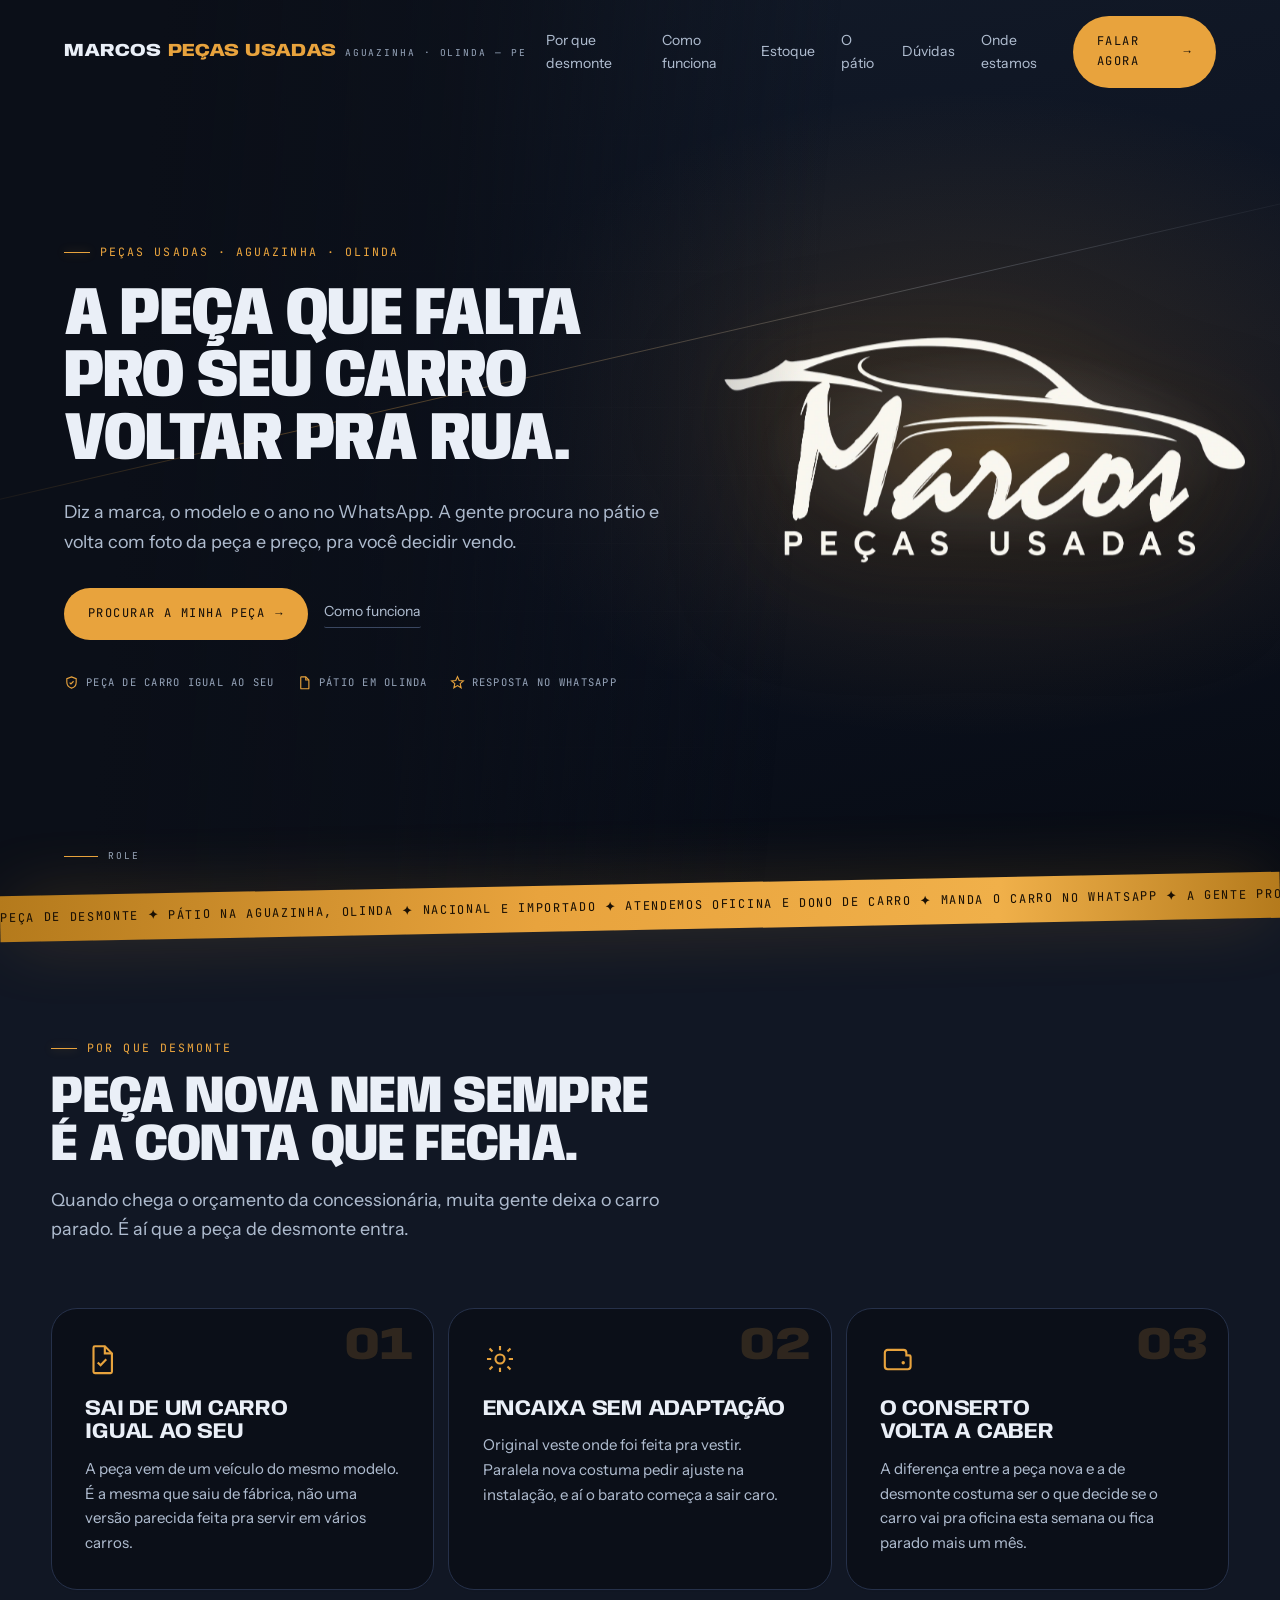
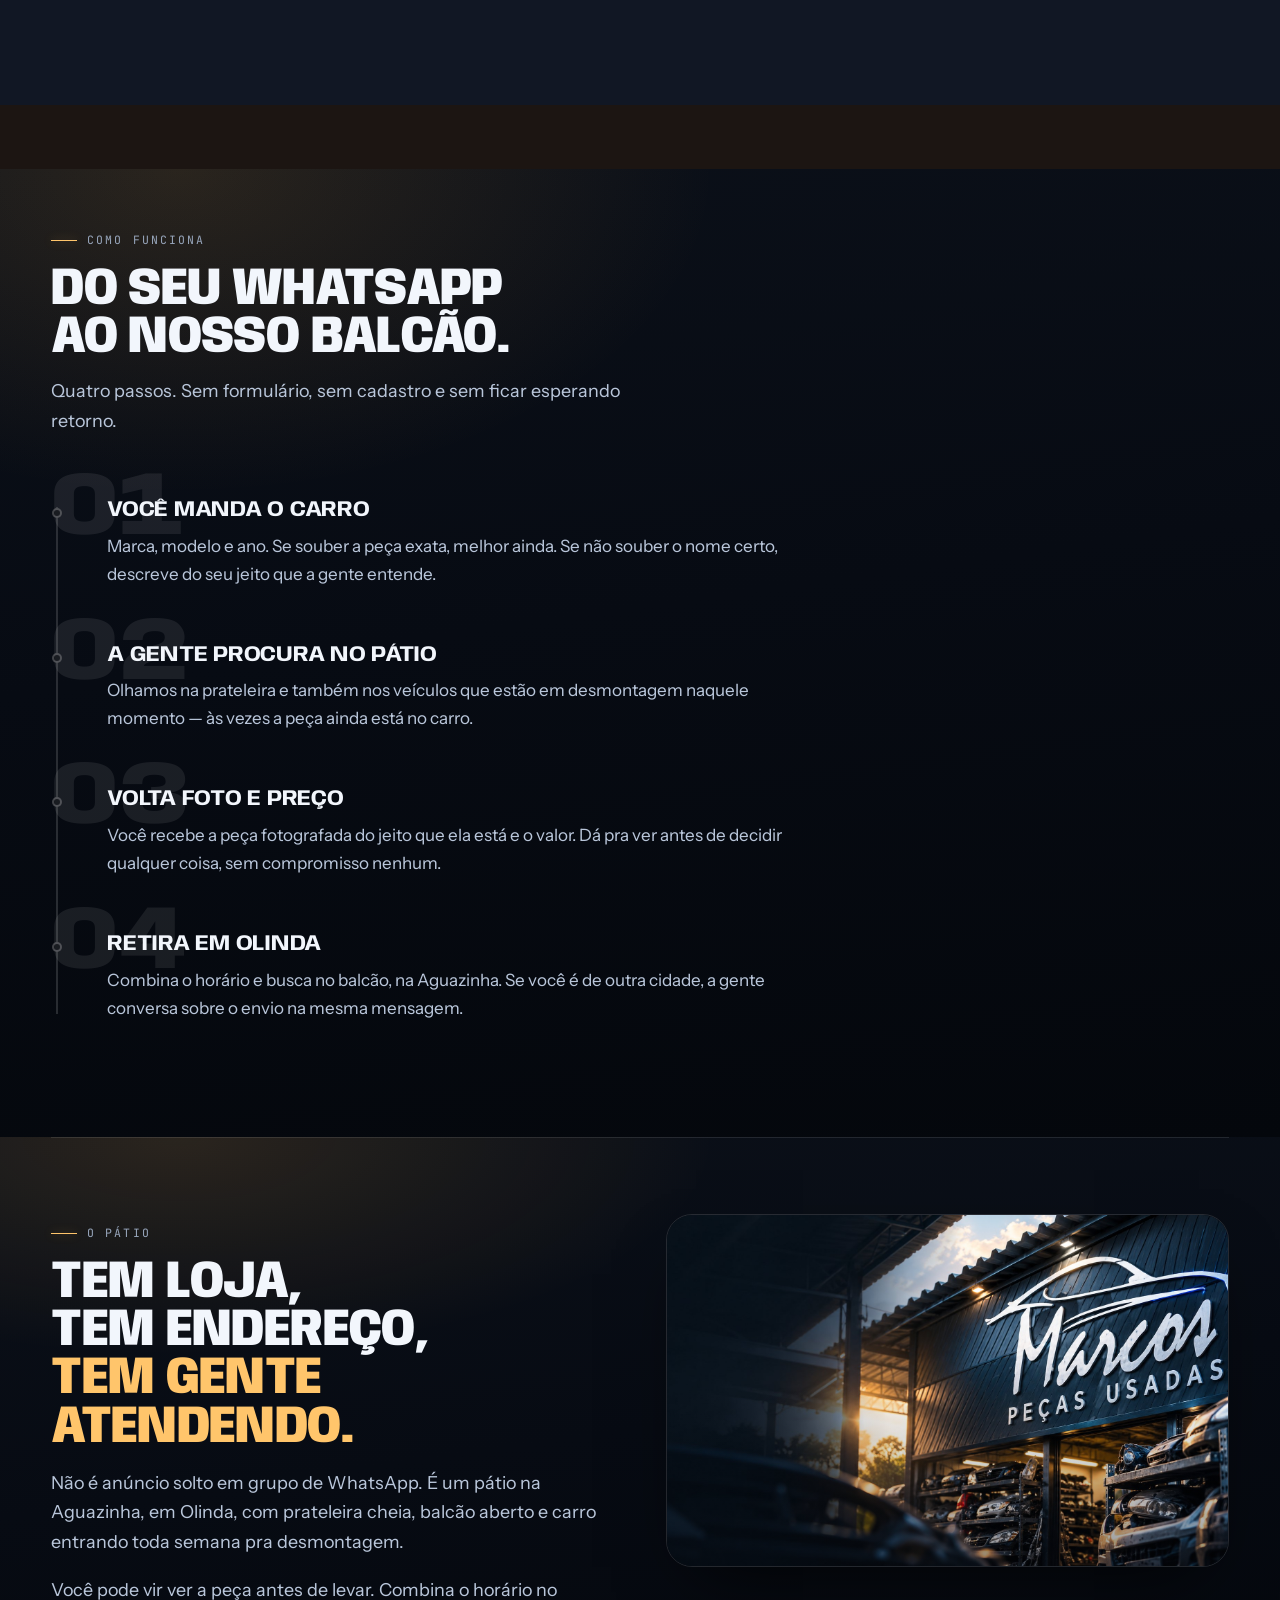
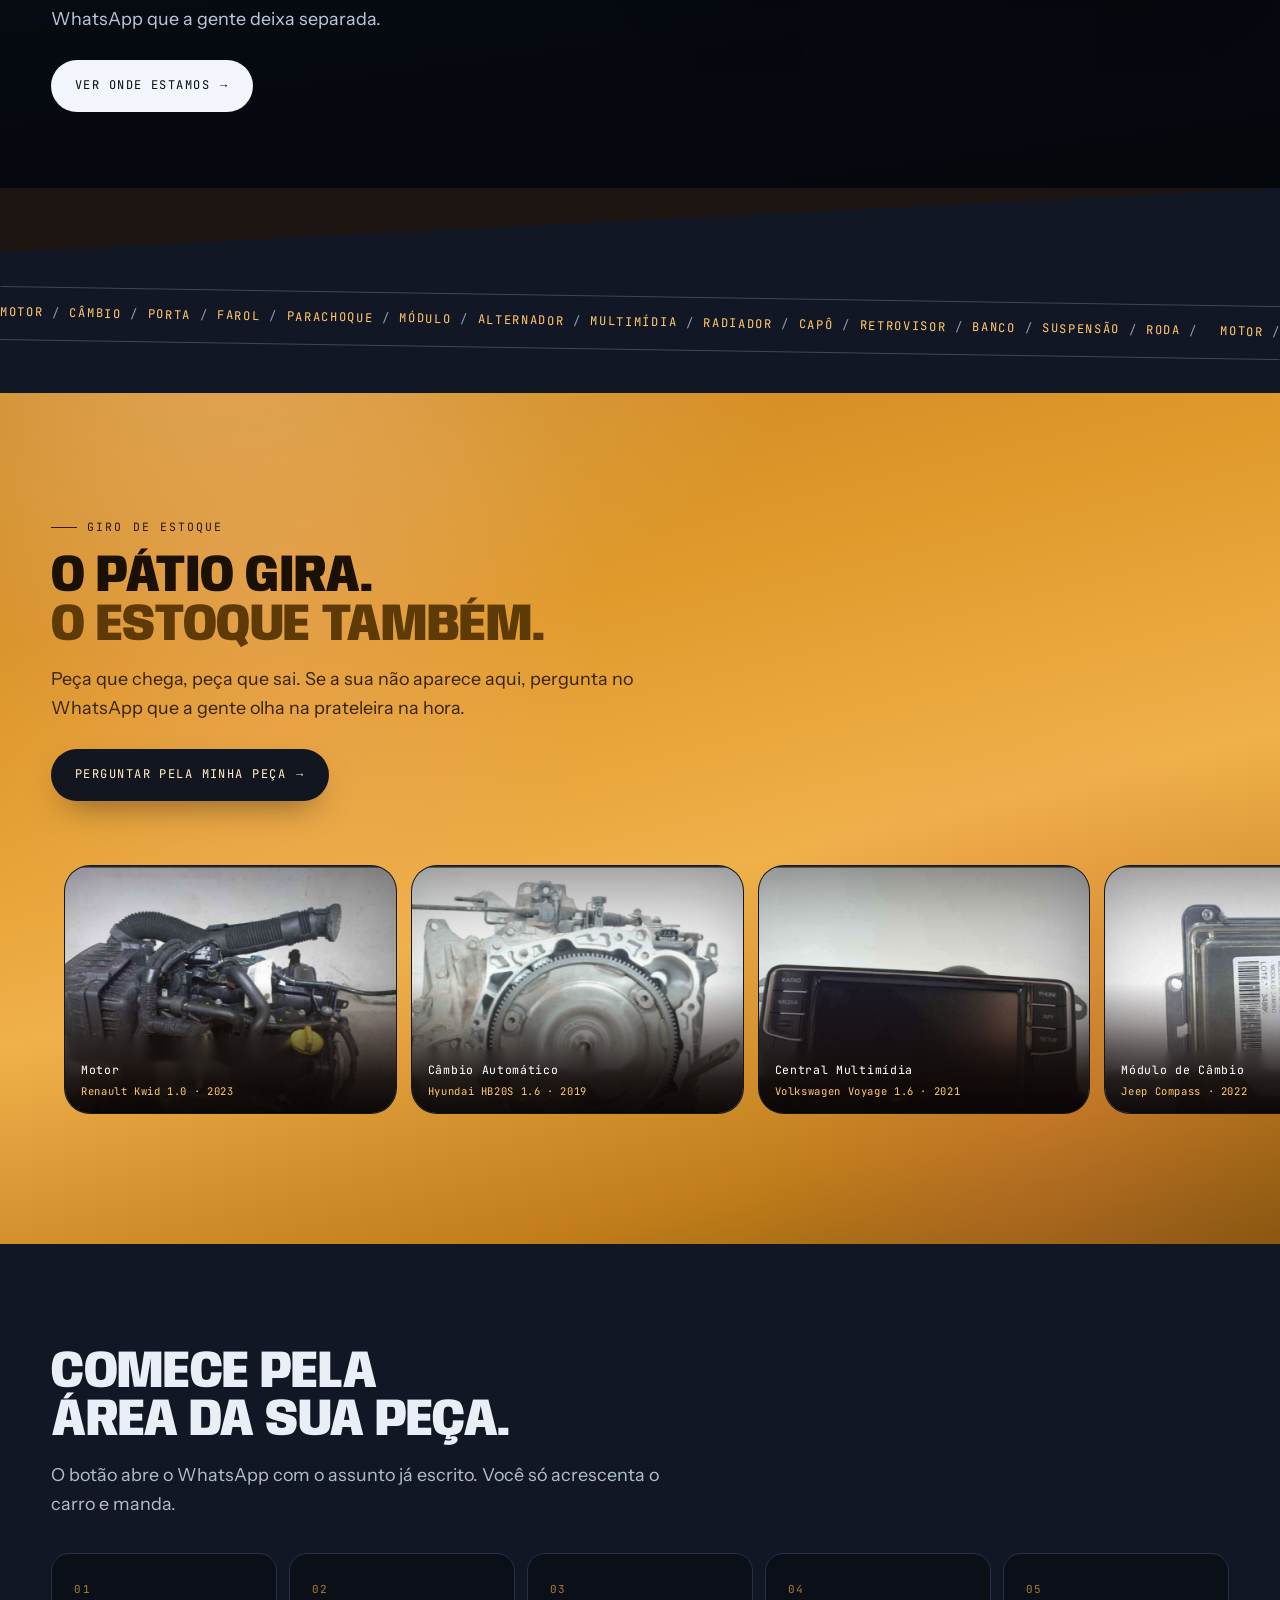
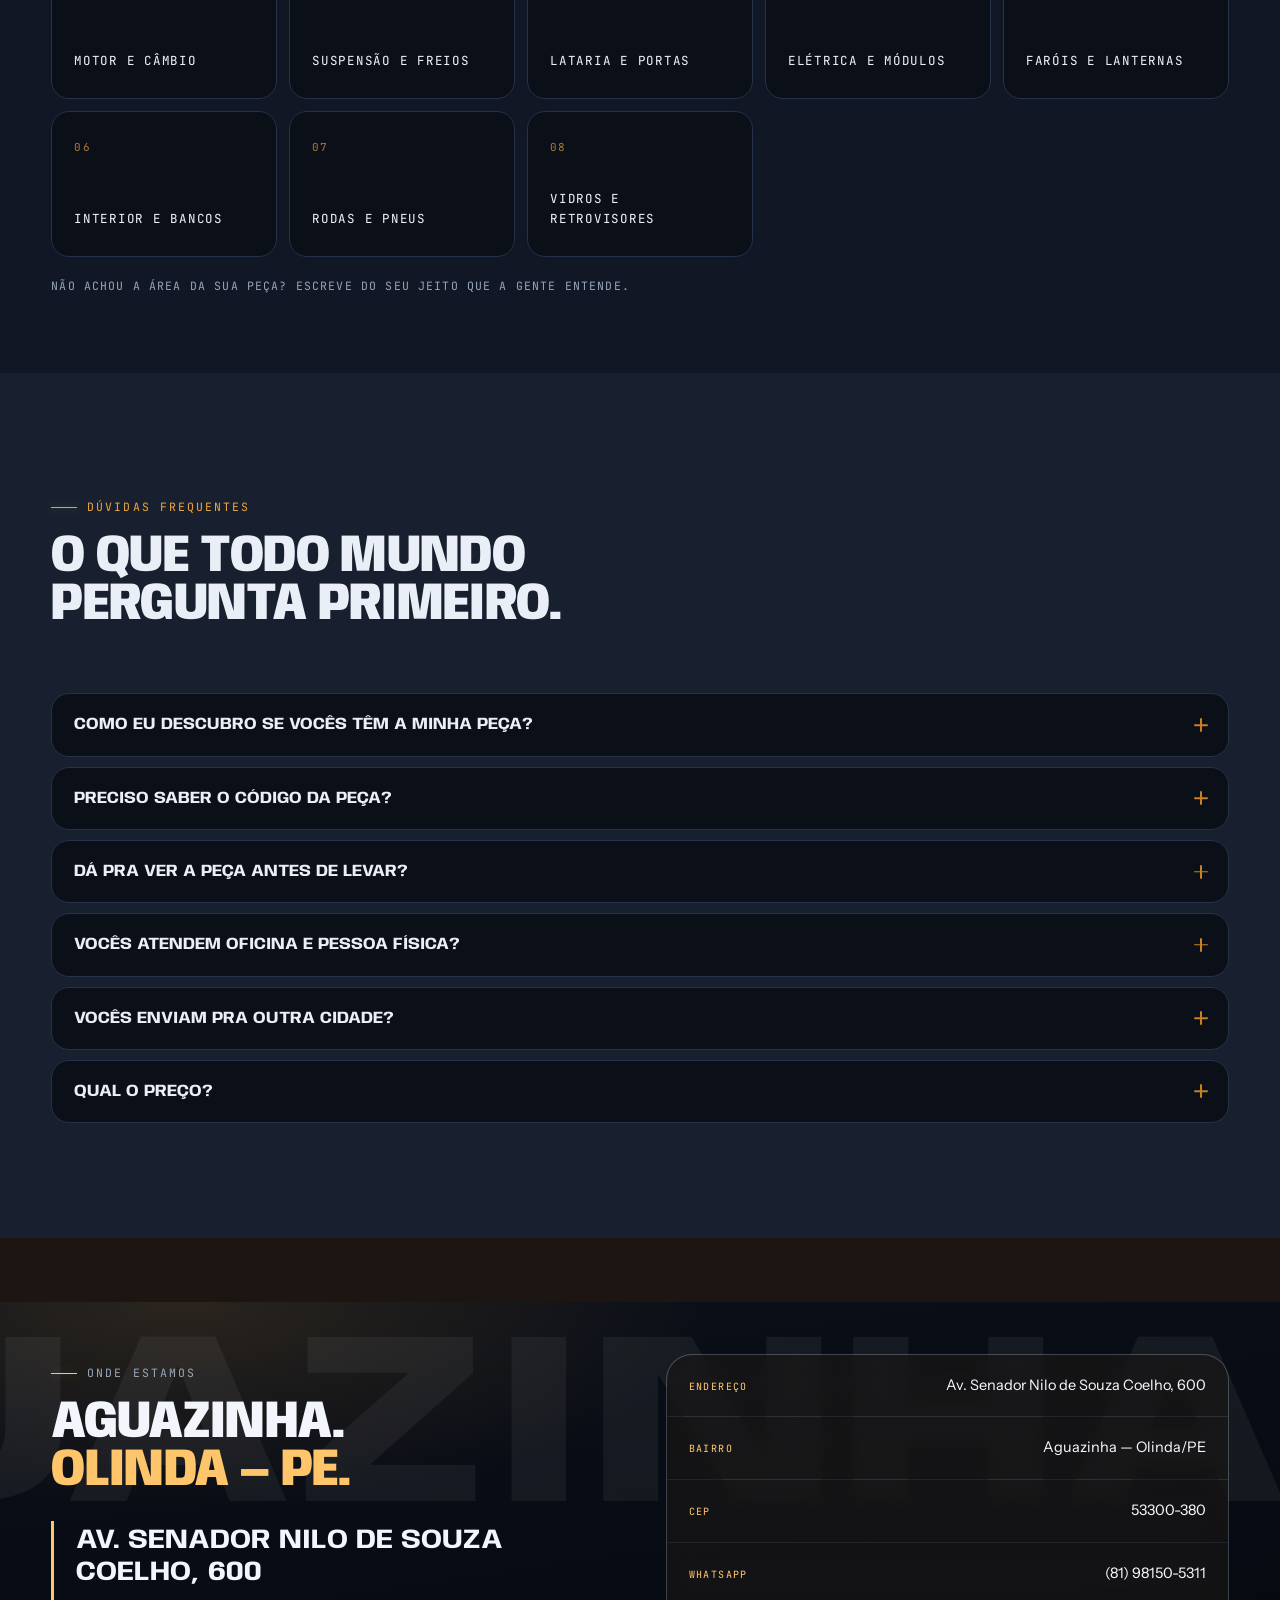
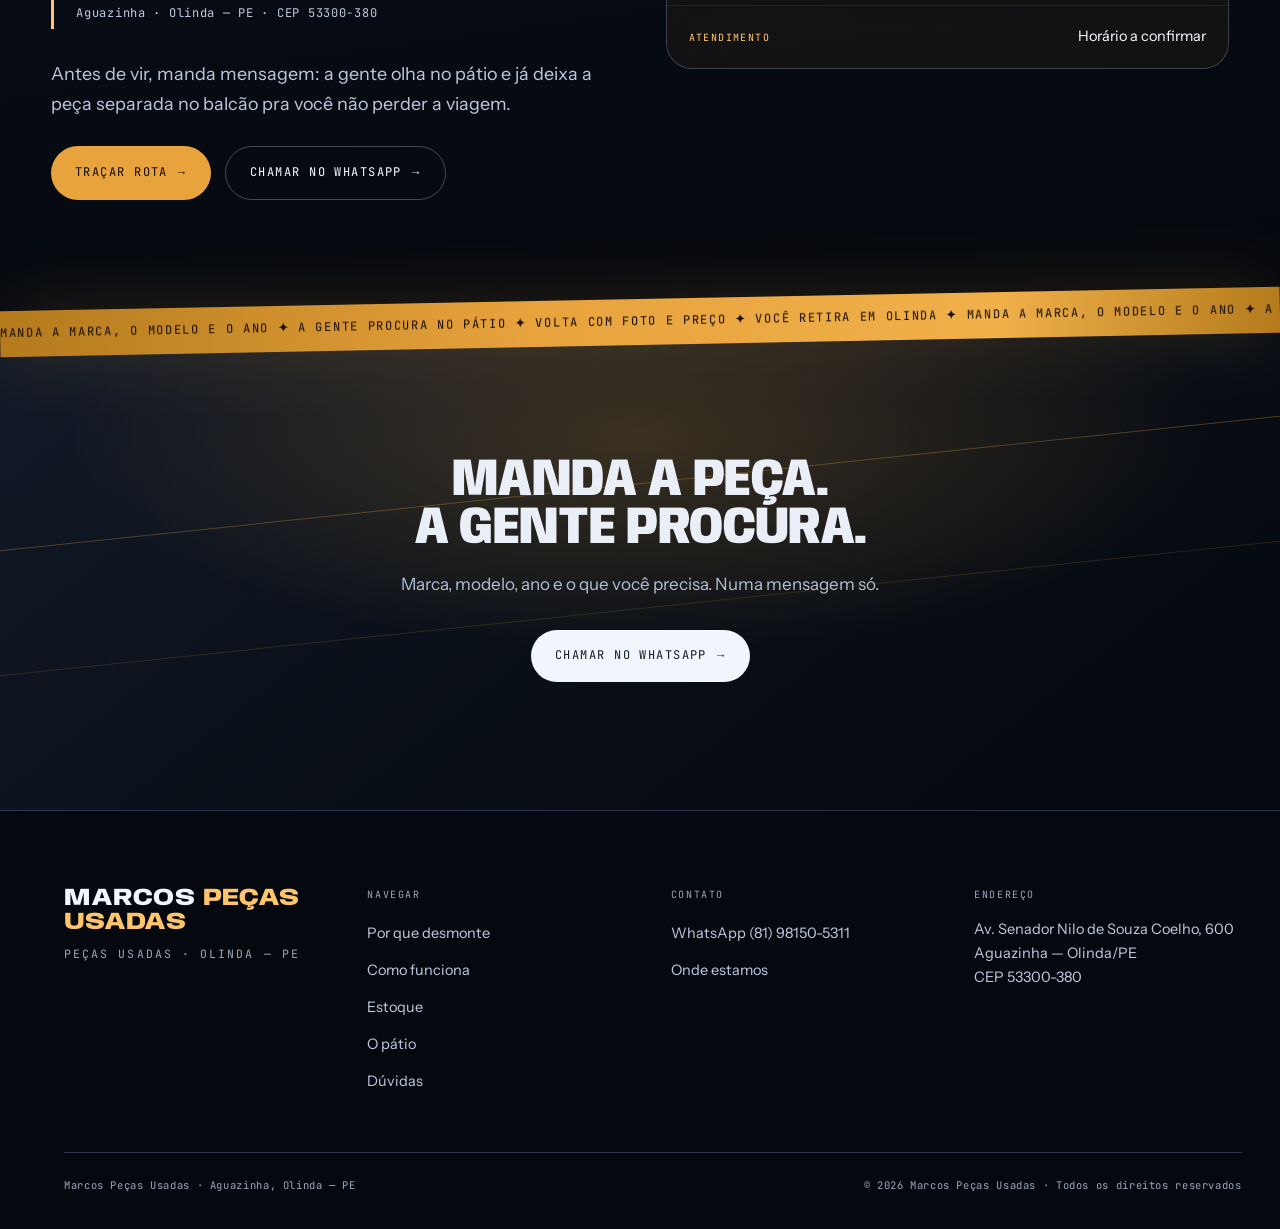
==== commit cf2a5092: "Add files via upload" ====
--- a/index.html
+++ b/index.html
@@ -92,10 +92,10 @@
 <div class="pre" id="pre" role="status" aria-live="polite" aria-label="Carregando o site">
   <div class="pre__core">
     <div class="pre__stage" aria-hidden="true">
-      <img class="wl-car"   src="assets/img/marcos-mark.webp" alt="" width="980" height="451" fetchpriority="high">
-      <img class="wl-word"  src="assets/img/marcos-mark.webp" alt="" width="980" height="451">
-      <img class="wl-wr"    src="assets/img/marcos-mark.webp" alt="" width="980" height="451">
-      <img class="wl-shine" src="assets/img/marcos-mark.webp" alt="" width="980" height="451">
+      <img class="wl-car"   src="assets/img/marcos-mark.webp" alt="" width="980" height="428" fetchpriority="high">
+      <img class="wl-word"  src="assets/img/marcos-mark.webp" alt="" width="980" height="428">
+      <img class="wl-wr"    src="assets/img/marcos-mark.webp" alt="" width="980" height="428">
+      <img class="wl-shine" src="assets/img/marcos-mark.webp" alt="" width="980" height="428">
     </div>
     <div class="pre__bar"><span class="pre__fill"></span></div>
     <div class="pre__meta">
@@ -146,7 +146,7 @@
 <!-- ============================= HERO ============================== -->
 <section class="hero" id="hero">
   <div class="hero__art" id="heroArt" aria-hidden="true">
-    <img src="assets/img/marcos-logo.webp" alt="" width="1400" height="806" fetchpriority="high">
+    <img src="assets/img/marcos-logo.webp" alt="" width="1400" height="612" fetchpriority="high">
   </div>
   <span class="hero__grid"  aria-hidden="true"></span>
   <span class="hero__veil"  aria-hidden="true"></span>
@@ -157,7 +157,7 @@
     <div class="hero__col">
 
       <div class="hero__logo-m">
-        <img src="assets/img/marcos-logo.webp" alt="Marcos Peças Usadas" width="1400" height="806">
+        <img src="assets/img/marcos-logo.webp" alt="Marcos Peças Usadas" width="1400" height="612">
       </div>
 
       <p class="mono eyebrow fade-up">Peças usadas · Aguazinha · Olinda</p>
--- a/assets/css/styles.css
+++ b/assets/css/styles.css
@@ -161,7 +161,7 @@
 .slab .card:hover,.slab .cat:hover{background:rgba(255,255,255,.075);border-color:rgba(255,255,255,.18)}
 .slab .card p,.slab .cat{color:var(--on-dark-2)}
 
-/* seção vermelha — o "haze" da WR */
+/* faixa âmbar — a luz de fim de tarde no pátio */
 .blaze{
   position:relative;overflow:hidden;
   background:
@@ -209,7 +209,7 @@
 .pre__core{position:relative;z-index:2;display:grid;justify-items:center;gap:clamp(30px,4.5vw,46px);padding:24px;width:min(92vw,620px)}
 
 /* palco: a mesma imagem em camadas, cada uma revelada como um risco */
-.pre__stage{position:relative;width:min(88vw,540px);aspect-ratio:1096/400}
+.pre__stage{position:relative;width:min(88vw,540px);aspect-ratio:980/428}
 .pre__stage img{
   position:absolute;inset:0;width:100%;height:100%;object-fit:contain;
   will-change:clip-path,opacity,transform;backface-visibility:hidden;
@@ -219,12 +219,11 @@
 .wl-car{clip-path:inset(0 100% 52% 0);animation:riscoCarro 1.05s var(--ease-io) .18s forwards}
 @keyframes riscoCarro{to{clip-path:inset(0 0 52% 0)}}
 
-/* 2. "Desmonte" é escrito logo atrás */
+/* 2. o nome é escrito logo abaixo */
 .wl-word{clip-path:inset(48% 100% 0 0);animation:riscoNome .92s var(--ease-io) .82s forwards}
 @keyframes riscoNome{to{clip-path:inset(48% 0 0 0)}}
 
-/* 3. "WR" assina no fim */
-/* o logo do Marcos não tem assinatura separada: a camada extra fica fora */
+/* 3. a marca não tem assinatura separada: esta camada fica fora */
 .wl-wr{display:none}
 @keyframes assina{to{opacity:1;transform:none}}
 
@@ -386,7 +385,7 @@
   width:min(41vw,600px);
 }
 .hero__art img{
-  width:100%;will-change:transform;
+  width:100%;height:auto;will-change:transform;
   /* o escudo tem transparência real, então não depende de blend nenhum */
   filter:drop-shadow(0 24px 54px rgba(0,0,0,.6)) drop-shadow(0 0 46px rgba(232,163,61,.18));
 }
@@ -730,7 +729,7 @@
     display:block;width:min(100%,430px);margin-bottom:24px;
     opacity:0;animation:fadeUp .9s var(--ease) .1s forwards;
   }
-  .hero__logo-m img{width:100%;filter:drop-shadow(0 14px 40px rgba(232,163,61,.32))}
+  .hero__logo-m img{width:100%;height:auto;filter:drop-shadow(0 14px 40px rgba(232,163,61,.32))}
   .hero__grid{mask-image:radial-gradient(ellipse 90% 50% at 50% 34%,#000 10%,transparent 72%);
               -webkit-mask-image:radial-gradient(ellipse 90% 50% at 50% 34%,#000 10%,transparent 72%)}
   .fact dd{text-align:left}
